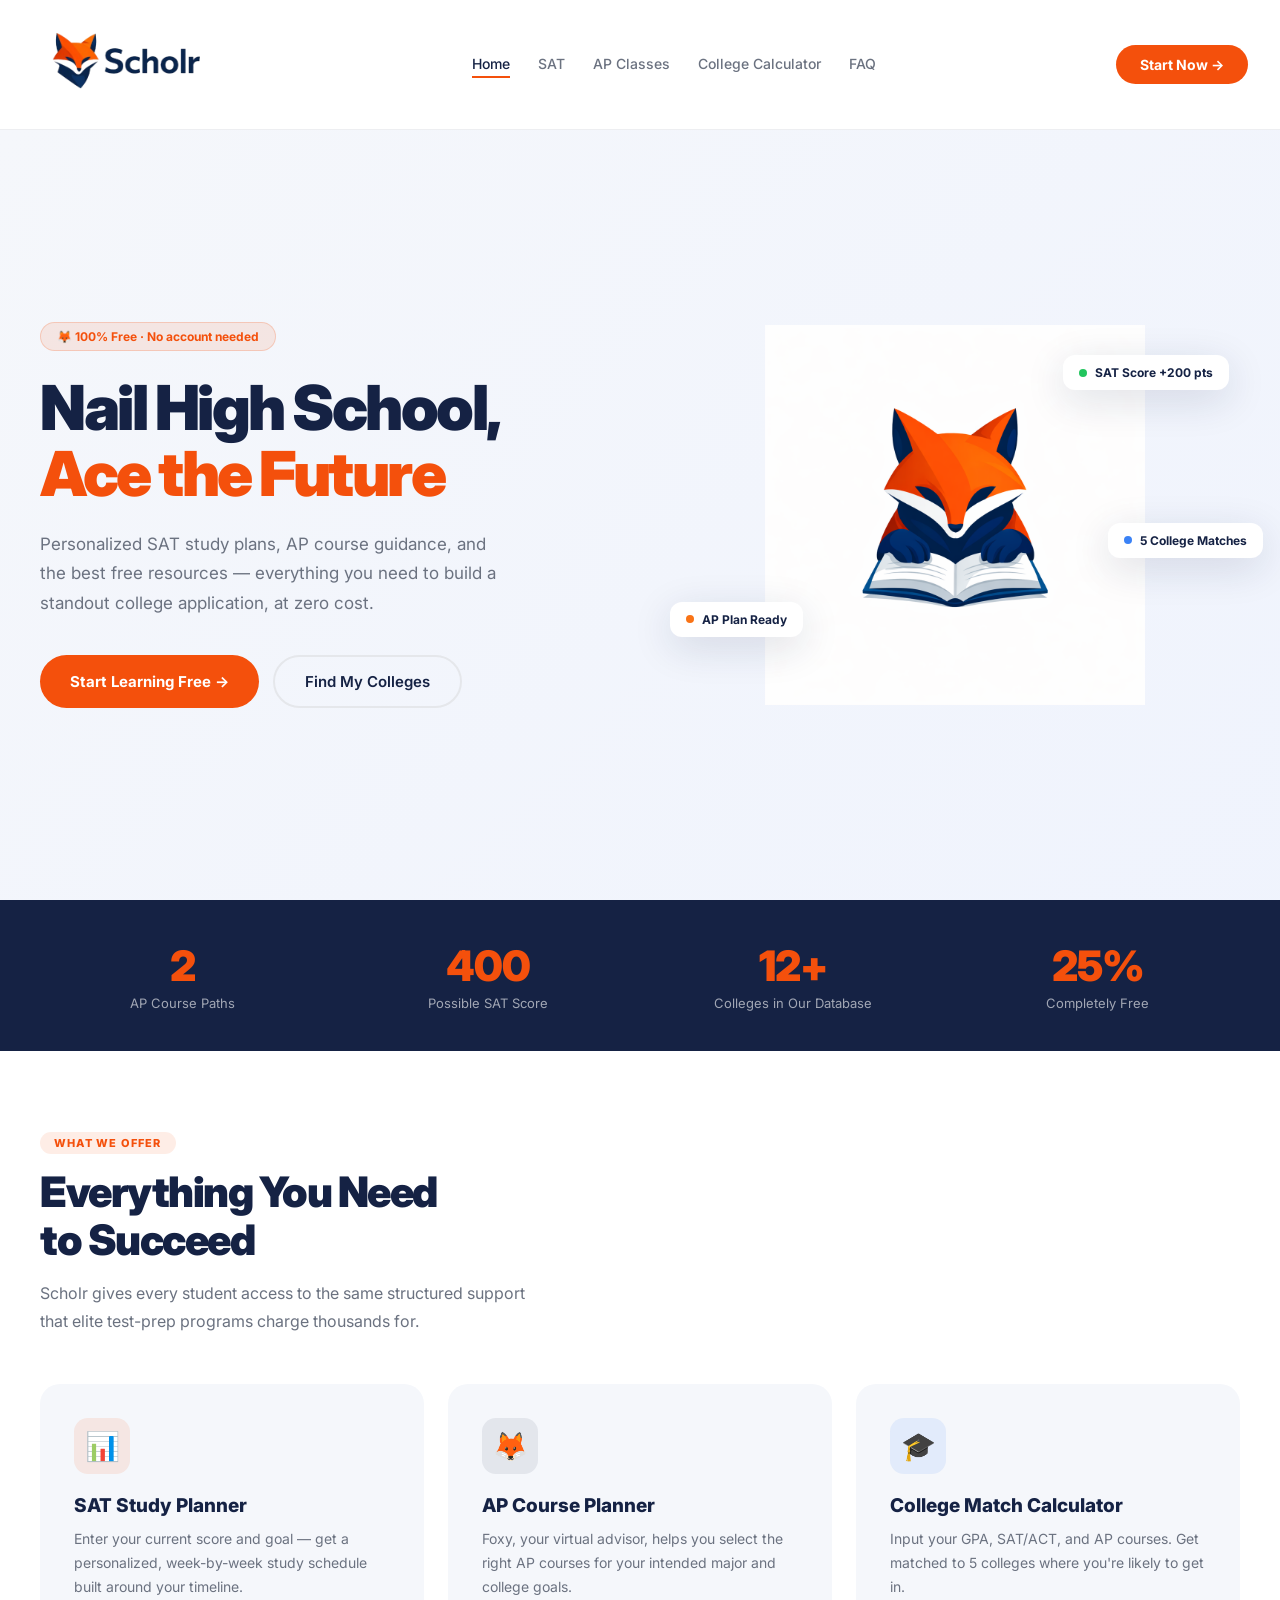
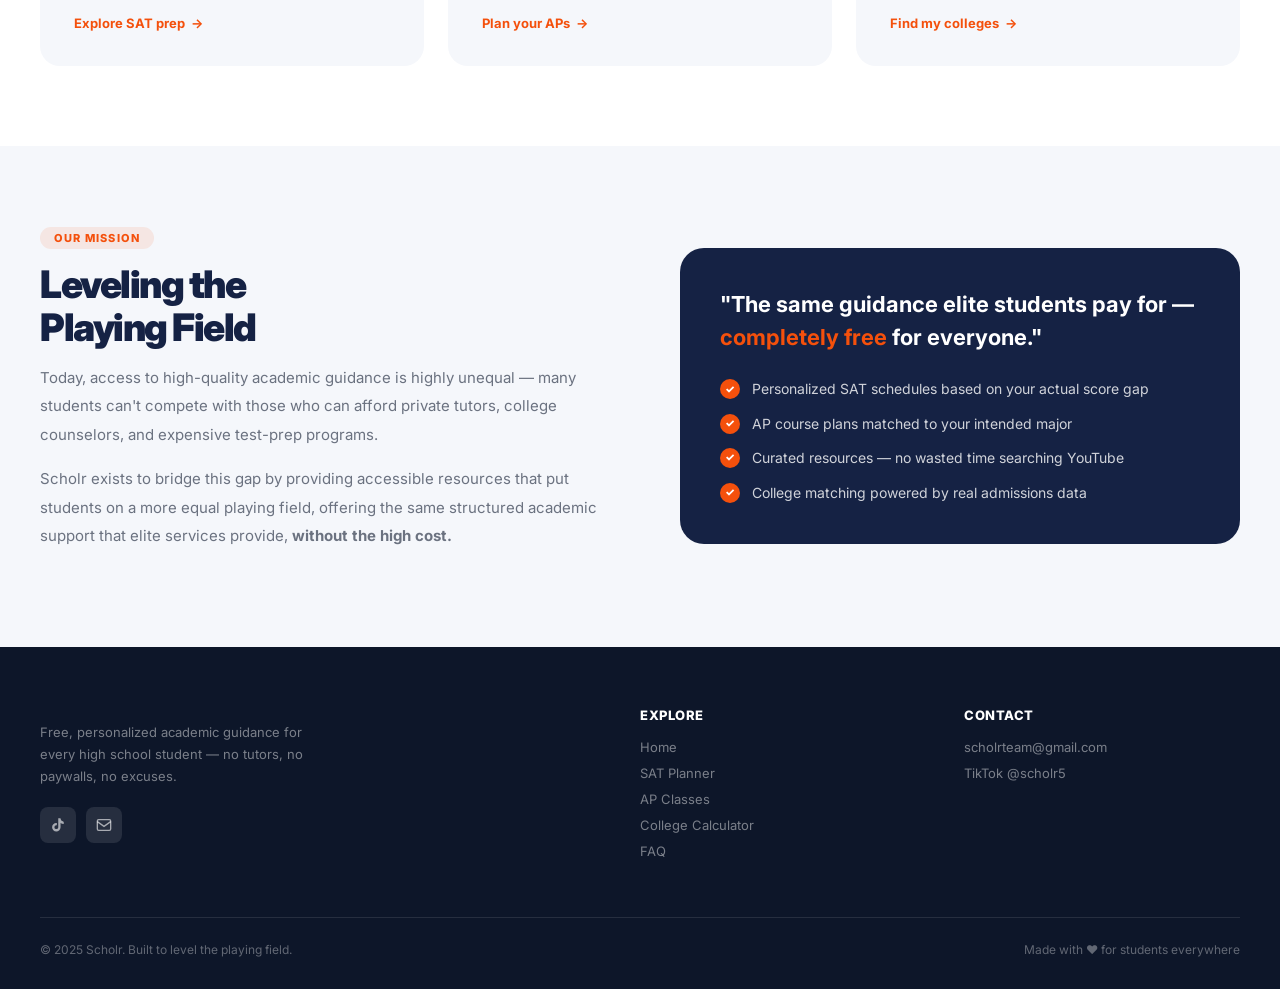
==== index.html @ ae42c234 "Change label from 'Max SAT Score Possible' to 'Possible SAT Score'" ====
<!DOCTYPE html>
<html lang="en">
<head>
<meta charset="UTF-8"><meta name="viewport" content="width=device-width, initial-scale=1.0">
<title>Scholr — Nail High School, Ace the Future</title>
<link rel="preconnect" href="https://fonts.googleapis.com">
<link href="https://fonts.googleapis.com/css2?family=Inter:wght@300;400;500;600;700;800;900&display=swap" rel="stylesheet">
<link rel="stylesheet" href="shared.css">
<style>
/* HOME PAGE */
.hero-section{min-height:calc(100vh - 130px);background:linear-gradient(135deg,#f5f7fb 0%,#eaf0ff 50%,#f5f7fb 100%);background-size:400% 400%;animation:bgShift 10s ease infinite;display:flex;align-items:center;padding:60px 32px}
.hero-inner{max-width:1200px;margin:0 auto;display:grid;grid-template-columns:1fr 1fr;gap:60px;align-items:center;width:100%}
.hero-badge{display:inline-flex;align-items:center;gap:8px;background:rgba(244,80,12,.1);border:1px solid rgba(244,80,12,.2);color:var(--orange);padding:6px 16px;border-radius:50px;font-size:12px;font-weight:700;margin-bottom:24px}
.hero h1{font-size:62px;font-weight:900;color:var(--navy);line-height:1.07;letter-spacing:-2.5px;margin-bottom:22px}
.hero h1 em{color:var(--orange);font-style:normal}
.hero p{font-size:17px;line-height:1.75;color:var(--muted);max-width:460px;margin-bottom:36px}
.hero-btns{display:flex;gap:14px;flex-wrap:wrap}
.hero-visual{position:relative;display:flex;justify-content:center;align-items:center}
.hero-fox{width:380px;height:380px;object-fit:contain;animation:float 4s ease-in-out infinite}
.float-chip{position:absolute;background:#fff;border-radius:12px;padding:10px 16px;box-shadow:var(--shadowlg);font-size:12px;font-weight:700;color:var(--navy);display:flex;align-items:center;gap:8px;white-space:nowrap;animation:chip 3s ease-in-out infinite}
.float-chip.c1{top:8%;right:2%}.float-chip.c2{bottom:18%;left:0%;animation-delay:.8s}.float-chip.c3{top:52%;right:-4%;animation-delay:1.6s}
.chip-dot{width:8px;height:8px;border-radius:50%;flex-shrink:0}
/* Stats */
.stats-bar{background:var(--navy);padding:40px 32px}
.stats-inner{max-width:1200px;margin:0 auto;display:grid;grid-template-columns:repeat(4,1fr);gap:20px}
.stat-item{text-align:center}
.stat-num{font-size:42px;font-weight:900;color:var(--orange);letter-spacing:-1px}
.stat-lbl{font-size:13px;color:rgba(255,255,255,.6);margin-top:4px}
/* Features */
.features-section{padding:80px 32px;background:#fff}
.features-inner{max-width:1200px;margin:0 auto}
.feat-grid{display:grid;grid-template-columns:repeat(3,1fr);gap:24px}
.feat-card{background:var(--bg);border-radius:20px;padding:32px;transition:all .3s;border:2px solid transparent;text-decoration:none;display:block;color:inherit}
.feat-card:hover{background:#fff;border-color:var(--orange);transform:translateY(-8px);box-shadow:var(--shadowlg)}
.feat-icon{width:56px;height:56px;border-radius:14px;display:flex;align-items:center;justify-content:center;font-size:28px;margin-bottom:20px}
.feat-card h3{font-size:19px;font-weight:800;color:var(--navy);margin-bottom:10px}
.feat-card p{font-size:14px;line-height:1.7;color:var(--muted)}
.feat-link{display:inline-flex;align-items:center;gap:6px;color:var(--orange);font-size:13px;font-weight:700;margin-top:16px}
/* Mission */
.mission-section{background:var(--bg);padding:80px 32px}
.mission-inner{max-width:1200px;margin:0 auto;display:grid;grid-template-columns:1fr 1fr;gap:80px;align-items:center}
.mission-text p{font-size:15px;line-height:1.9;color:var(--muted);margin-bottom:16px}
.mission-visual{background:var(--navy);border-radius:24px;padding:40px;color:#fff}
.mission-quote{font-size:22px;font-weight:700;line-height:1.5;margin-bottom:24px}
.mission-quote em{color:var(--orange);font-style:normal}
.mission-points{list-style:none;display:flex;flex-direction:column;gap:12px}
.mission-points li{display:flex;align-items:flex-start;gap:12px;font-size:14px;color:rgba(255,255,255,.8);line-height:1.6}
.mission-points li::before{content:"✓";background:var(--orange);color:#fff;width:20px;height:20px;border-radius:50%;display:flex;align-items:center;justify-content:center;font-size:11px;font-weight:800;flex-shrink:0;margin-top:1px}
@media(max-width:900px){.hero-inner{grid-template-columns:1fr}.hero h1{font-size:42px}.hero-visual{display:none}.stats-inner{grid-template-columns:repeat(2,1fr)}.feat-grid{grid-template-columns:1fr 1fr}.mission-inner{grid-template-columns:1fr}}
@media(max-width:560px){.hero-section{padding:40px 20px}.hero h1{font-size:34px}.feat-grid{grid-template-columns:1fr}}
</style>
</head>
<body>
<header id="site-header">
  <a class="logo" href="index.html"><img src="scholr-logo2.png" alt="Scholr" style="height:200px;object-fit:contain"></a>
  <nav>
    <a href="index.html" class="active">Home</a>
    <a href="sat.html">SAT</a>
    <a href="ap.html">AP Classes</a>
    <a href="college.html">College Calculator</a>
    <a href="faq.html">FAQ</a>
  </nav>
  <a class="cta-btn" href="sat.html">Start Now →</a>
  <button class="menu-btn" onclick="toggleMenu()"><span></span><span></span><span></span></button>
</header>
<div class="mobile-nav" id="mobile-nav">
  <a href="index.html" onclick="toggleMenu()">Home</a>
  <a href="sat.html" onclick="toggleMenu()">SAT</a>
  <a href="ap.html" onclick="toggleMenu()">AP Classes</a>
  <a href="college.html" onclick="toggleMenu()">College Calculator</a>
  <a href="faq.html" onclick="toggleMenu()">FAQ</a>
  <a class="cta-btn" href="sat.html" style="width:fit-content;margin-top:8px">Start Now →</a>
</div>

<div class="page-wrap">
  <!-- HERO -->
  <div class="hero-section">
    <div class="hero-inner">
      <div class="hero">
        <div class="hero-badge">🦊 100% Free · No account needed</div>
        <h1>Nail High School,<br><em>Ace the Future</em></h1>
        <p>Personalized SAT study plans, AP course guidance, and the best free resources — everything you need to build a standout college application, at zero cost.</p>
        <div class="hero-btns">
          <a class="btn-pri" href="sat.html">Start Learning Free →</a>
          <a class="btn-sec" href="college.html">Find My Colleges</a>
        </div>
      </div>
      <div class="hero-visual">
        <img class="hero-fox" src="foxy-avatar.png" alt="Foxy">
        <div class="float-chip c1"><span class="chip-dot" style="background:#22c55e"></span>SAT Score +200 pts</div>
        <div class="float-chip c2"><span class="chip-dot" style="background:#f97316"></span>AP Plan Ready</div>
        <div class="float-chip c3"><span class="chip-dot" style="background:#3b82f6"></span>5 College Matches</div>
      </div>
    </div>
  </div>

  <!-- STATS -->
  <div class="stats-bar">
    <div class="stats-inner">
      <div class="stat-item reveal"><div class="stat-num" data-target="10">0</div><div class="stat-lbl">AP Course Paths</div></div>
      <div class="stat-item reveal d1"><div class="stat-num" data-target="1600">0</div><div class="stat-lbl">Possible SAT Score</div></div>
      <div class="stat-item reveal d2"><div class="stat-num" data-target="50" data-suffix="+">0</div><div class="stat-lbl">Colleges in Our Database</div></div>
      <div class="stat-item reveal d3"><div class="stat-num" data-target="100" data-suffix="%">0%</div><div class="stat-lbl">Completely Free</div></div>
    </div>
  </div>

  <!-- FEATURES -->
  <div class="features-section">
    <div class="features-inner">
      <div class="reveal">
        <div class="sec-tag">What We Offer</div>
        <h2 class="sec-title">Everything You Need<br>to Succeed</h2>
        <p class="sec-sub">Scholr gives every student access to the same structured support that elite test-prep programs charge thousands for.</p>
      </div>
      <div class="feat-grid">
        <a class="feat-card reveal" href="sat.html">
          <div class="feat-icon" style="background:rgba(244,80,12,.1)">📊</div>
          <h3>SAT Study Planner</h3>
          <p>Enter your current score and goal — get a personalized, week-by-week study schedule built around your timeline.</p>
          <div class="feat-link">Explore SAT prep <span>→</span></div>
        </a>
        <a class="feat-card reveal d1" href="ap.html">
          <div class="feat-icon" style="background:rgba(21,34,68,.08)">🦊</div>
          <h3>AP Course Planner</h3>
          <p>Foxy, your virtual advisor, helps you select the right AP courses for your intended major and college goals.</p>
          <div class="feat-link">Plan your APs <span>→</span></div>
        </a>
        <a class="feat-card reveal d2" href="college.html">
          <div class="feat-icon" style="background:rgba(59,130,246,.1)">🎓</div>
          <h3>College Match Calculator</h3>
          <p>Input your GPA, SAT/ACT, and AP courses. Get matched to 5 colleges where you're likely to get in.</p>
          <div class="feat-link">Find my colleges <span>→</span></div>
        </a>
      </div>
    </div>
  </div>

  <!-- MISSION -->
  <div class="mission-section">
    <div class="mission-inner">
      <div class="mission-text reveal">
        <div class="sec-tag">Our Mission</div>
        <h2 class="sec-title" style="font-size:38px">Leveling the<br>Playing Field</h2>
        <p>Today, access to high-quality academic guidance is highly unequal — many students can't compete with those who can afford private tutors, college counselors, and expensive test-prep programs.</p>
        <p>Scholr exists to bridge this gap by providing accessible resources that put students on a more equal playing field, offering the same structured academic support that elite services provide, <strong>without the high cost.</strong></p>
      </div>
      <div class="mission-visual reveal d1">
        <div class="mission-quote">"The same guidance elite students pay for — <em>completely free</em> for everyone."</div>
        <ul class="mission-points">
          <li>Personalized SAT schedules based on your actual score gap</li>
          <li>AP course plans matched to your intended major</li>
          <li>Curated resources — no wasted time searching YouTube</li>
          <li>College matching powered by real admissions data</li>
        </ul>
      </div>
    </div>
  </div>
</div>

<!-- FOOTER -->
<footer>
  <div class="footer-inner">
    <div class="footer-grid">
      <div class="footer-logo">
<p>Free, personalized academic guidance for every high school student — no tutors, no paywalls, no excuses.</p>
        <div class="footer-socials">
          <a class="soc-btn" href="https://www.tiktok.com/@scholr5" target="_blank" rel="noopener" title="TikTok"><svg width="16" height="16" viewBox="0 0 24 24" fill="currentColor"><path d="M19.59 6.69a4.83 4.83 0 01-3.77-4.25V2h-3.45v13.67a2.89 2.89 0 01-2.88 2.5 2.89 2.89 0 01-2.89-2.89 2.89 2.89 0 012.89-2.89c.28 0 .54.04.79.1V9.01a6.33 6.33 0 00-.79-.05 6.34 6.34 0 00-6.34 6.34 6.34 6.34 0 006.34 6.34 6.34 6.34 0 006.33-6.34V8.93a8.16 8.16 0 004.77 1.52V7.01a4.85 4.85 0 01-1-.32z"/></svg></a>
          <a class="soc-btn" href="mailto:scholrteam@gmail.com" title="Email"><svg width="16" height="16" viewBox="0 0 24 24" fill="none" stroke="currentColor" stroke-width="2"><rect x="2" y="4" width="20" height="16" rx="2"/><path d="m2 7 10 7 10-7"/></svg></a>
        </div>
      </div>
      <div class="footer-col">
        <h4>Explore</h4>
        <a href="index.html">Home</a><a href="sat.html">SAT Planner</a><a href="ap.html">AP Classes</a><a href="college.html">College Calculator</a><a href="faq.html">FAQ</a>
      </div>
      <div class="footer-col">
        <h4>Contact</h4>
        <a href="mailto:scholrteam@gmail.com">scholrteam@gmail.com</a>
        <a href="https://www.tiktok.com/@scholr5" target="_blank" rel="noopener">TikTok @scholr5</a>
      </div>
    </div>
    <div class="footer-bottom"><p>© 2025 Scholr. Built to level the playing field.</p><p>Made with ♥ for students everywhere</p></div>
  </div>
</footer>
<script>
function toggleMenu(){document.getElementById('mobile-nav').classList.toggle('open')}
let _ly=0;window.addEventListener('scroll',()=>{const y=window.scrollY,h=document.getElementById('site-header');h.classList.toggle('scrolled',y>20);if(y>80)h.classList.toggle('hidden',y>_ly);else h.classList.remove('hidden');_ly=y;});
const obs=new IntersectionObserver(e=>e.forEach(x=>{if(x.isIntersecting)x.target.classList.add('vis')}),{threshold:0.1});
document.querySelectorAll('.reveal').forEach(el=>obs.observe(el));
const cObs=new IntersectionObserver(e=>e.forEach(x=>{if(x.isIntersecting){const el=x.target,t=+el.dataset.target,s=el.dataset.suffix||'',step=t/60;let c=0;const tm=setInterval(()=>{c=Math.min(c+step,t);el.textContent=Math.floor(c)+s;if(c>=t){el.textContent=t+s;clearInterval(tm)}},1800/60);cObs.unobserve(el)}}),{threshold:0.5});
document.querySelectorAll('.stat-num[data-target]').forEach(el=>cObs.observe(el));
</script>
</body></html>
---- shared.css ----
/* ── Scholr Shared Styles ── */
:root{--orange:#F4500C;--orange-dark:#D13D00;--navy:#152244;--navy-light:#1E3166;--navy-dark:#0D1629;--bg:#F5F7FB;--bg2:#EBF0FF;--text:#0D1629;--muted:#6B7280;--border:#E5E7EB;--shadow:0 4px 20px rgba(21,34,68,.08);--shadowlg:0 10px 40px rgba(21,34,68,.14);--r:16px}
*{box-sizing:border-box;margin:0;padding:0}
html{scroll-behavior:smooth}
body{font-family:'Inter',sans-serif;color:var(--text);background:#fff;overflow-x:hidden}
::-webkit-scrollbar{width:5px}::-webkit-scrollbar-track{background:var(--bg)}::-webkit-scrollbar-thumb{background:var(--orange);border-radius:3px}

/* HEADER */
header{position:fixed;inset:0 0 auto;z-index:999;height:130px;display:flex;align-items:center;justify-content:space-between;padding:0 32px;background:rgba(255,255,255,.92);backdrop-filter:blur(20px);-webkit-backdrop-filter:blur(20px);border-bottom:1px solid rgba(229,231,235,.7);transition:transform .35s ease,box-shadow .3s}
header.scrolled{box-shadow:var(--shadow)}
header.hidden{transform:translateY(-100%)}
.logo{display:flex;align-items:center;text-decoration:none;cursor:pointer}
nav{display:flex;align-items:center;gap:28px}
nav a{font-size:14px;font-weight:500;color:var(--muted);text-decoration:none;transition:color .2s;padding:4px 0;border-bottom:2px solid transparent}
nav a:hover,nav a.active{color:var(--navy);border-color:var(--orange)}
.cta-btn{background:var(--orange);color:#fff;border:none;padding:11px 24px;border-radius:50px;font-size:14px;font-weight:700;cursor:pointer;transition:all .2s;white-space:nowrap;text-decoration:none;display:inline-block}
.cta-btn:hover{background:var(--orange-dark);transform:translateY(-1px);box-shadow:0 8px 20px rgba(244,80,12,.3)}
.menu-btn{display:none;flex-direction:column;gap:5px;cursor:pointer;background:none;border:none;padding:4px}
.menu-btn span{width:22px;height:2px;background:var(--navy);border-radius:2px;transition:all .3s;display:block}
.mobile-nav{display:none;position:fixed;inset:130px 0 0;background:#fff;z-index:998;padding:32px;flex-direction:column;gap:20px;border-top:1px solid var(--border);overflow-y:auto}
.mobile-nav.open{display:flex}
.mobile-nav a{font-size:18px;font-weight:600;color:var(--navy);text-decoration:none}

/* PAGE WRAPPER */
.page-wrap{padding-top:130px}

/* SECTION SHARED */
.sec-tag{display:inline-block;background:rgba(244,80,12,.1);color:var(--orange);font-size:11px;font-weight:800;letter-spacing:1.2px;text-transform:uppercase;padding:4px 14px;border-radius:50px;margin-bottom:14px}
.sec-title{font-size:42px;font-weight:900;color:var(--navy);line-height:1.15;letter-spacing:-1.5px;margin-bottom:14px}
.sec-sub{font-size:16px;line-height:1.8;color:var(--muted);max-width:500px;margin-bottom:48px}
.section-header{text-align:center;padding:0 32px;margin-bottom:56px}
.section-header .sec-sub{max-width:600px;margin:0 auto 0}

/* BUTTONS */
.btn-pri{background:var(--orange);color:#fff;padding:15px 30px;border-radius:50px;font-size:15px;font-weight:700;border:none;cursor:pointer;transition:all .3s;display:inline-flex;align-items:center;gap:8px;text-decoration:none}
.btn-pri:hover{background:var(--orange-dark);transform:translateY(-2px);box-shadow:0 12px 30px rgba(244,80,12,.35)}
.btn-sec{background:transparent;color:var(--navy);padding:15px 30px;border-radius:50px;font-size:15px;font-weight:600;border:2px solid var(--border);cursor:pointer;transition:all .3s;display:inline-flex;align-items:center;gap:8px;text-decoration:none}
.btn-sec:hover{border-color:var(--navy);transform:translateY(-2px)}

/* FOOTER */
footer{background:var(--navy-dark);padding:60px 32px 32px}
.footer-inner{max-width:1200px;margin:0 auto}
.footer-cta{display:flex;align-items:center;justify-content:space-between;background:rgba(255,255,255,.06);border:1px solid rgba(255,255,255,.1);border-radius:20px;padding:40px 48px;margin-bottom:48px;gap:32px;flex-wrap:wrap}
.footer-cta-text{flex:1;min-width:240px}
.footer-cta-tag{font-size:11px;font-weight:800;letter-spacing:1.2px;text-transform:uppercase;color:var(--orange);margin-bottom:10px}
.footer-cta-title{font-size:26px;font-weight:800;color:#fff;line-height:1.3;margin-bottom:12px}
.footer-cta-sub{font-size:14px;color:rgba(255,255,255,.55);margin-bottom:20px;line-height:1.7}
.footer-grid{display:grid;grid-template-columns:2fr 1fr 1fr;gap:48px;margin-bottom:48px}
.footer-logo p{font-size:13px;color:rgba(255,255,255,.45);line-height:1.7;margin-top:14px;max-width:280px}
.footer-socials{display:flex;gap:10px;margin-top:20px}
.soc-btn{width:36px;height:36px;background:rgba(255,255,255,.1);border-radius:8px;display:flex;align-items:center;justify-content:center;color:rgba(255,255,255,.6);text-decoration:none;font-size:15px;transition:all .2s}
.soc-btn:hover{background:var(--orange);color:#fff}
.footer-col h4{font-size:13px;font-weight:800;color:#fff;margin-bottom:16px;letter-spacing:.5px;text-transform:uppercase}
.footer-col a{display:block;font-size:13px;color:rgba(255,255,255,.45);text-decoration:none;margin-bottom:10px;transition:color .2s}
.footer-col a:hover{color:var(--orange)}
.footer-bottom{border-top:1px solid rgba(255,255,255,.1);padding-top:24px;display:flex;justify-content:space-between;align-items:center;flex-wrap:wrap;gap:8px}
.footer-bottom p{font-size:12px;color:rgba(255,255,255,.35)}

/* ANIMATIONS */
@keyframes fadeUp{from{opacity:0;transform:translateY(20px)}to{opacity:1;transform:translateY(0)}}
@keyframes float{0%,100%{transform:translateY(0)}50%{transform:translateY(-18px)}}
@keyframes chip{0%,100%{transform:translateY(0) rotate(-1deg)}50%{transform:translateY(-8px) rotate(1deg)}}
@keyframes bgShift{0%,100%{background-position:0% 50%}50%{background-position:100% 50%}}
@keyframes slideIn{from{opacity:0;transform:translateX(-16px)}to{opacity:1;transform:translateX(0)}}
.reveal{opacity:0;transform:translateY(28px);transition:opacity .65s ease,transform .65s ease}
.reveal.vis{opacity:1;transform:translateY(0)}
.reveal.d1{transition-delay:.1s}.reveal.d2{transition-delay:.2s}.reveal.d3{transition-delay:.3s}

/* RESPONSIVE */
@media(max-width:900px){
  nav{display:none}.menu-btn{display:flex}
  .footer-grid{grid-template-columns:1fr 1fr}
}
@media(max-width:560px){
  header{padding:0 20px;height:100px}
  .mobile-nav{inset:100px 0 0}
  .page-wrap{padding-top:100px}
  .footer-grid{grid-template-columns:1fr}
  .footer-cta{padding:28px 24px}
}
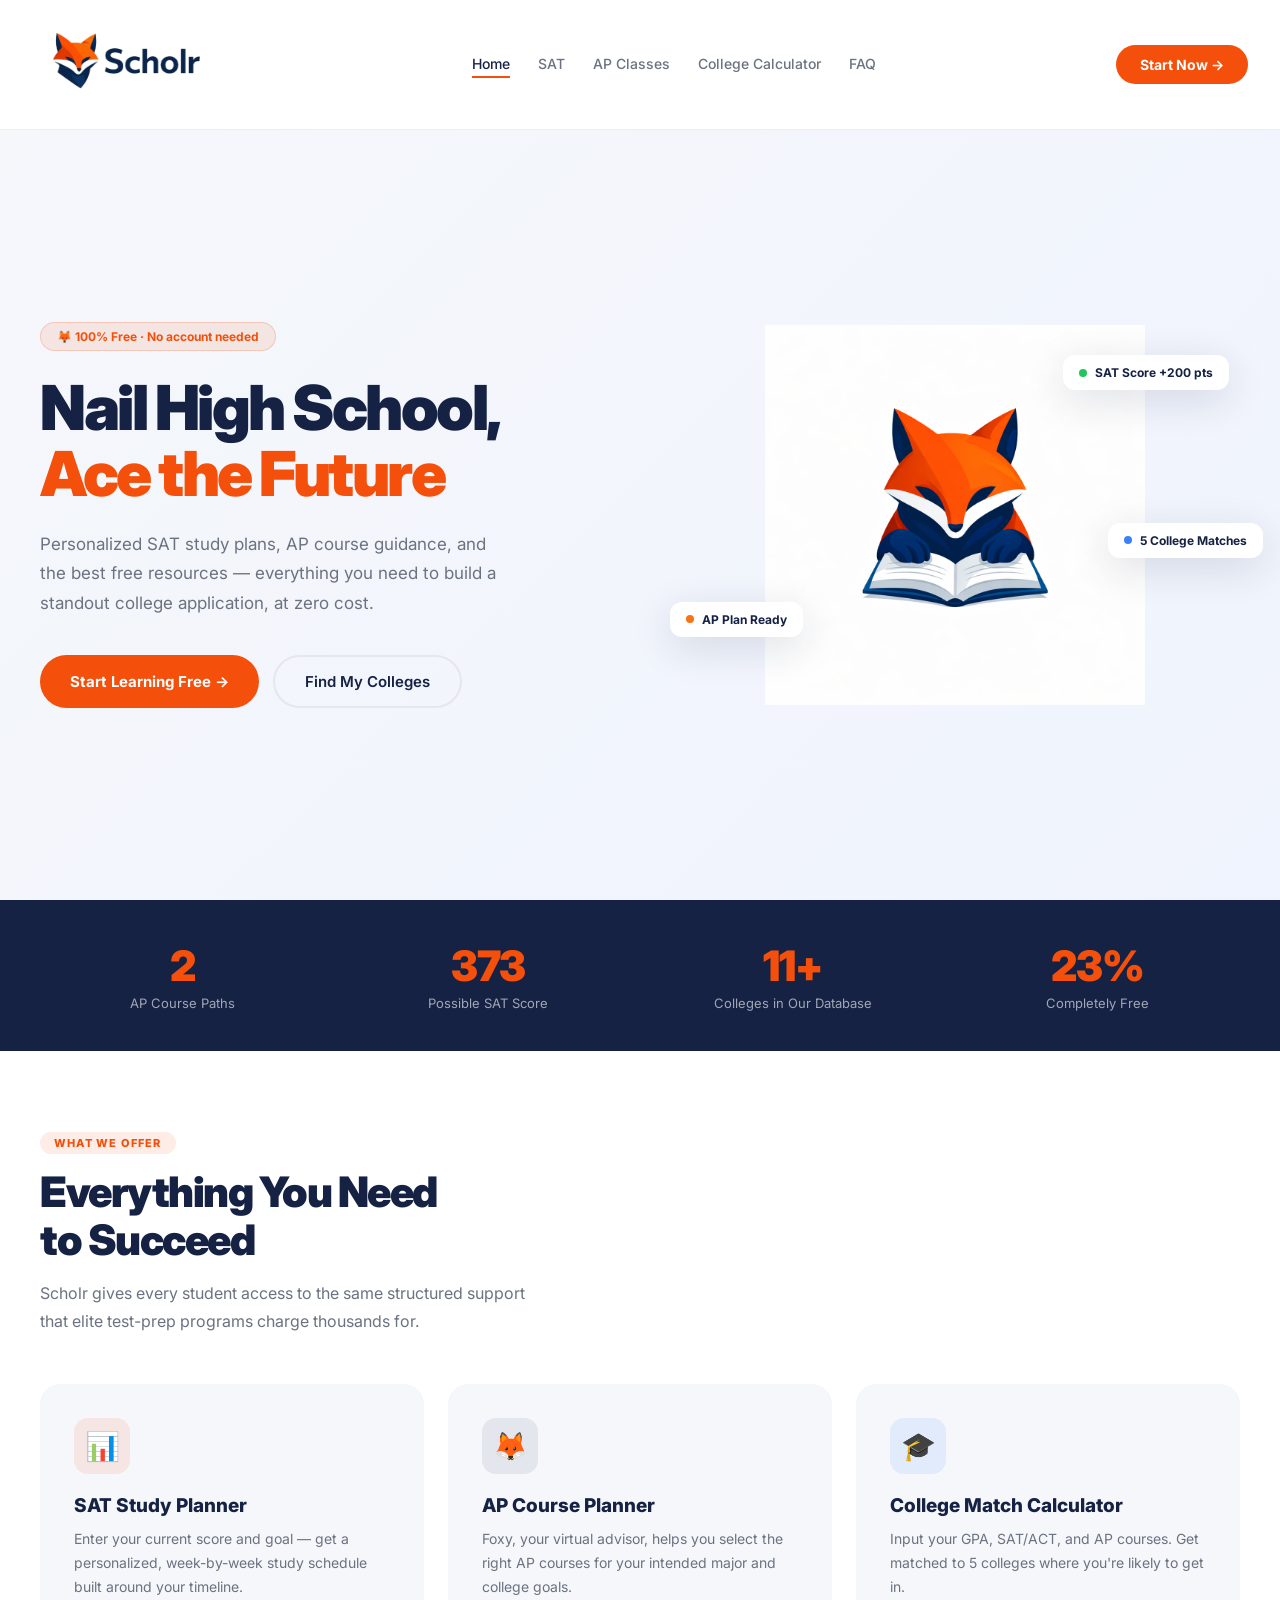
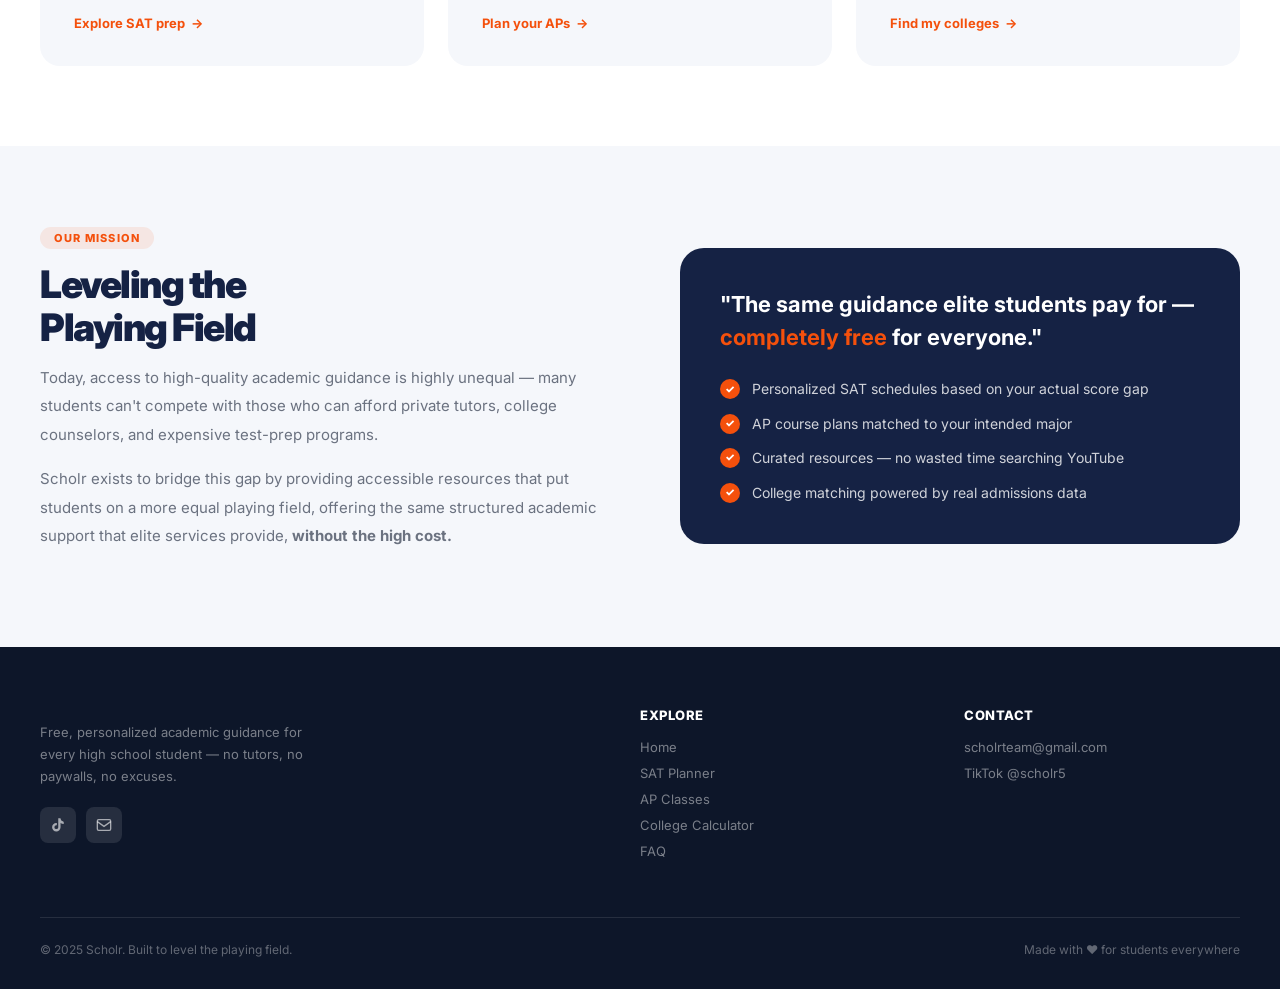
==== commit e721f4be: "Add favicon link to index.html Added favicon link to the HTML head." ====
--- a/index.html
+++ b/index.html
@@ -1,7 +1,7 @@
 <!DOCTYPE html>
 <html lang="en">
 <head>
-<meta charset="UTF-8"><meta name="viewport" content="width=device-width, initial-scale=1.0">
+<meta charset="UTF-8"><link rel=icon href=favicon[1].ico><meta name="viewport" content="width=device-width, initial-scale=1.0">
 <title>Scholr — Nail High School, Ace the Future</title>
 <link rel="preconnect" href="https://fonts.googleapis.com">
 <link href="https://fonts.googleapis.com/css2?family=Inter:wght@300;400;500;600;700;800;900&display=swap" rel="stylesheet">
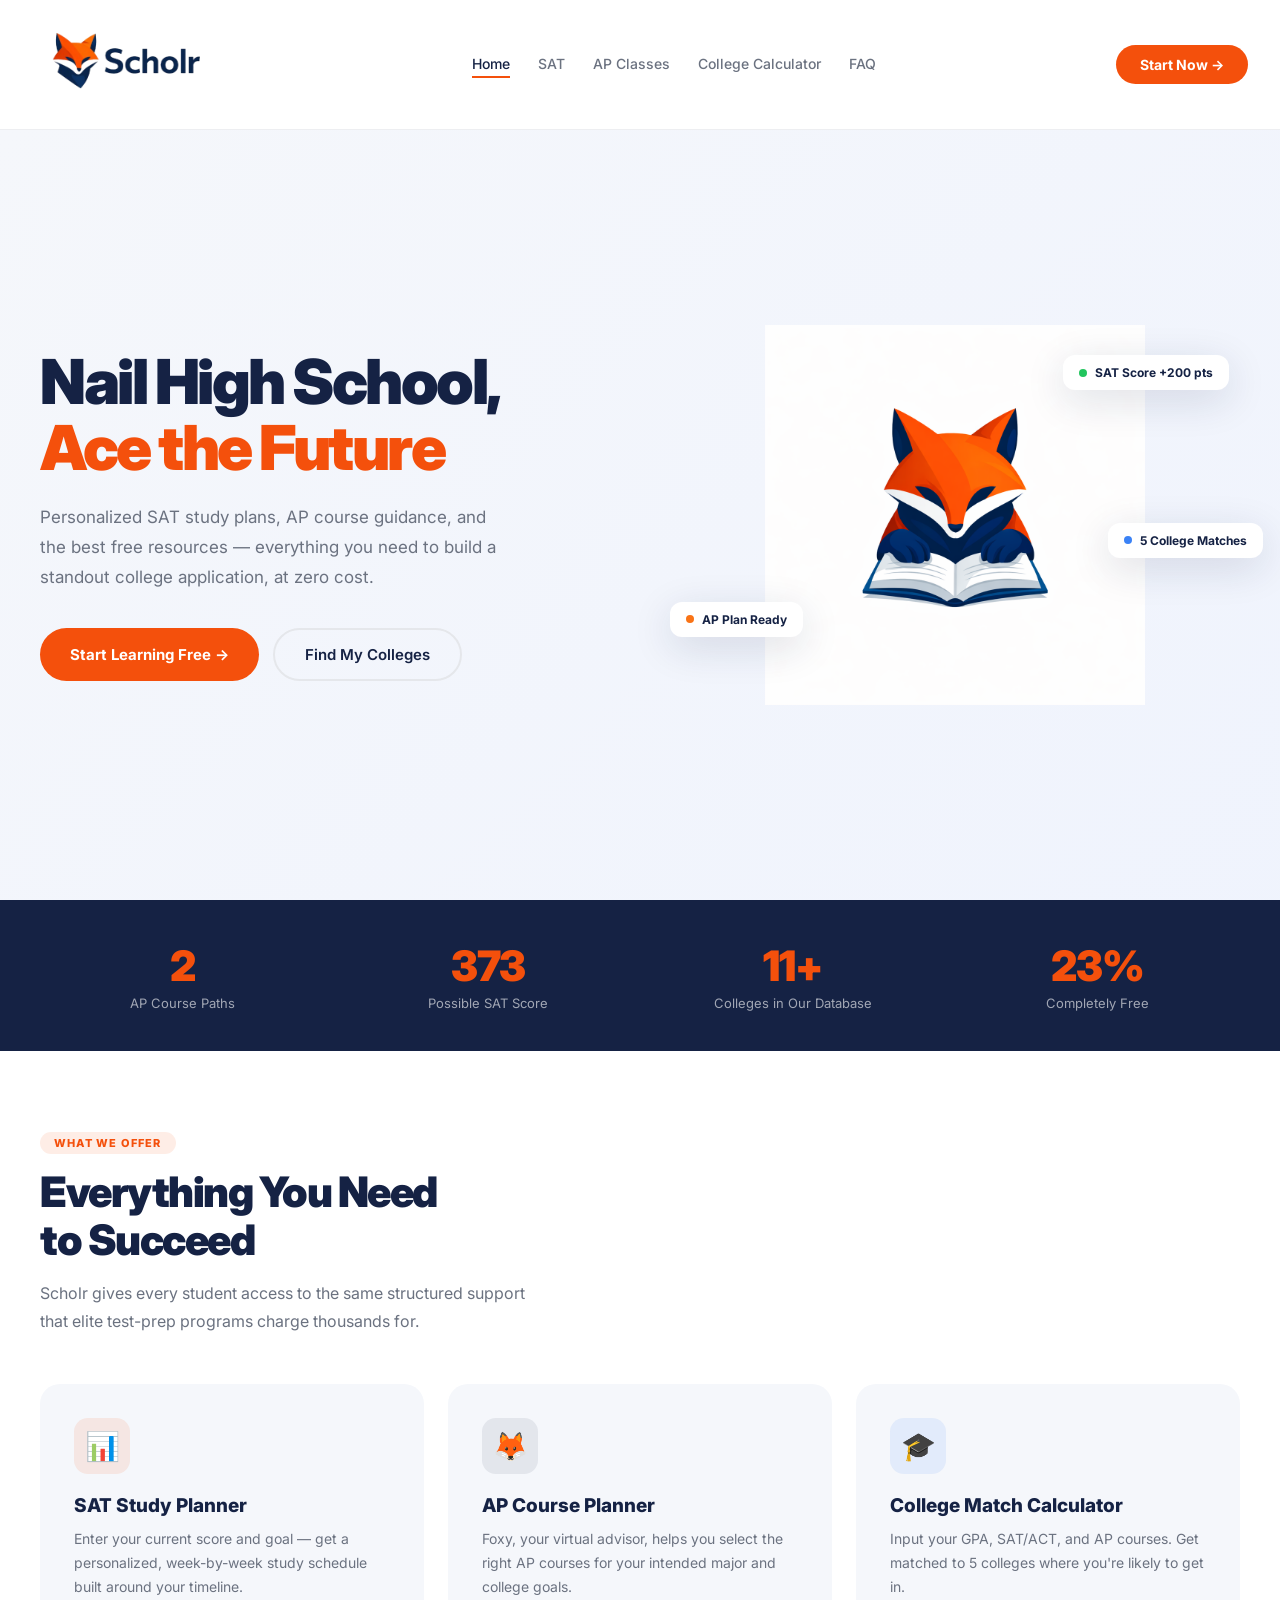
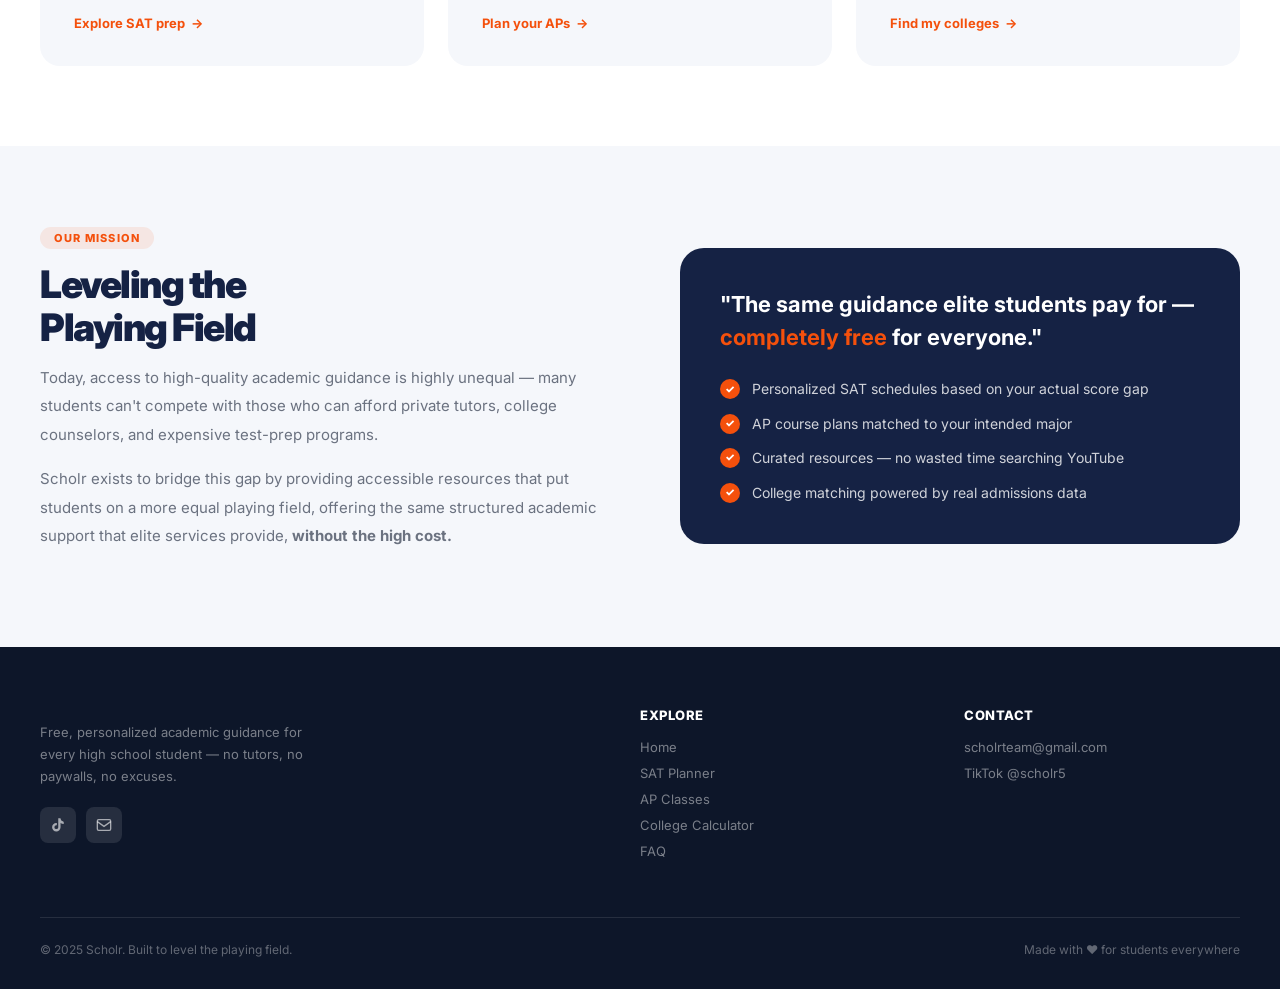
==== commit ace3b6cf: "Remove hero badge from index.html Removed the hero badge text from the hero section." ====
--- a/index.html
+++ b/index.html
@@ -77,7 +77,6 @@
   <div class="hero-section">
     <div class="hero-inner">
       <div class="hero">
-        <div class="hero-badge">🦊 100% Free · No account needed</div>
         <h1>Nail High School,<br><em>Ace the Future</em></h1>
         <p>Personalized SAT study plans, AP course guidance, and the best free resources — everything you need to build a standout college application, at zero cost.</p>
         <div class="hero-btns">
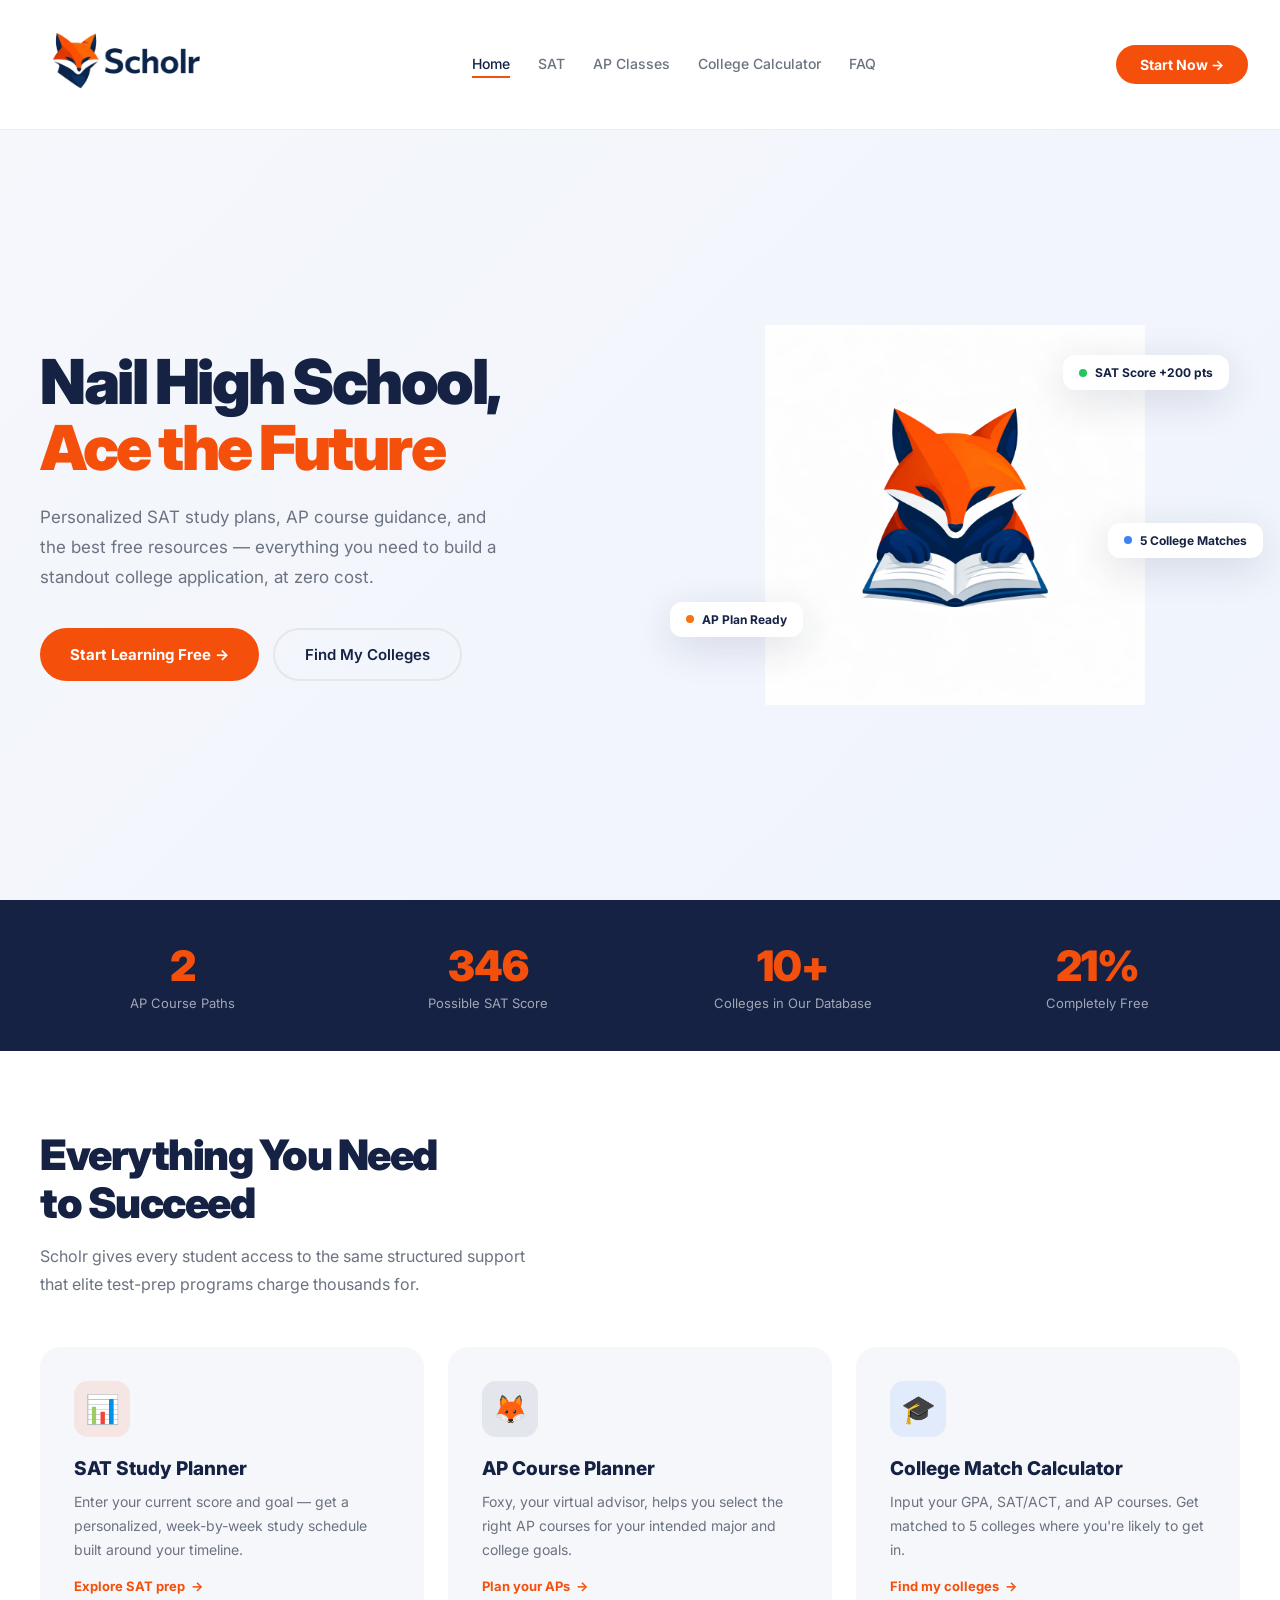
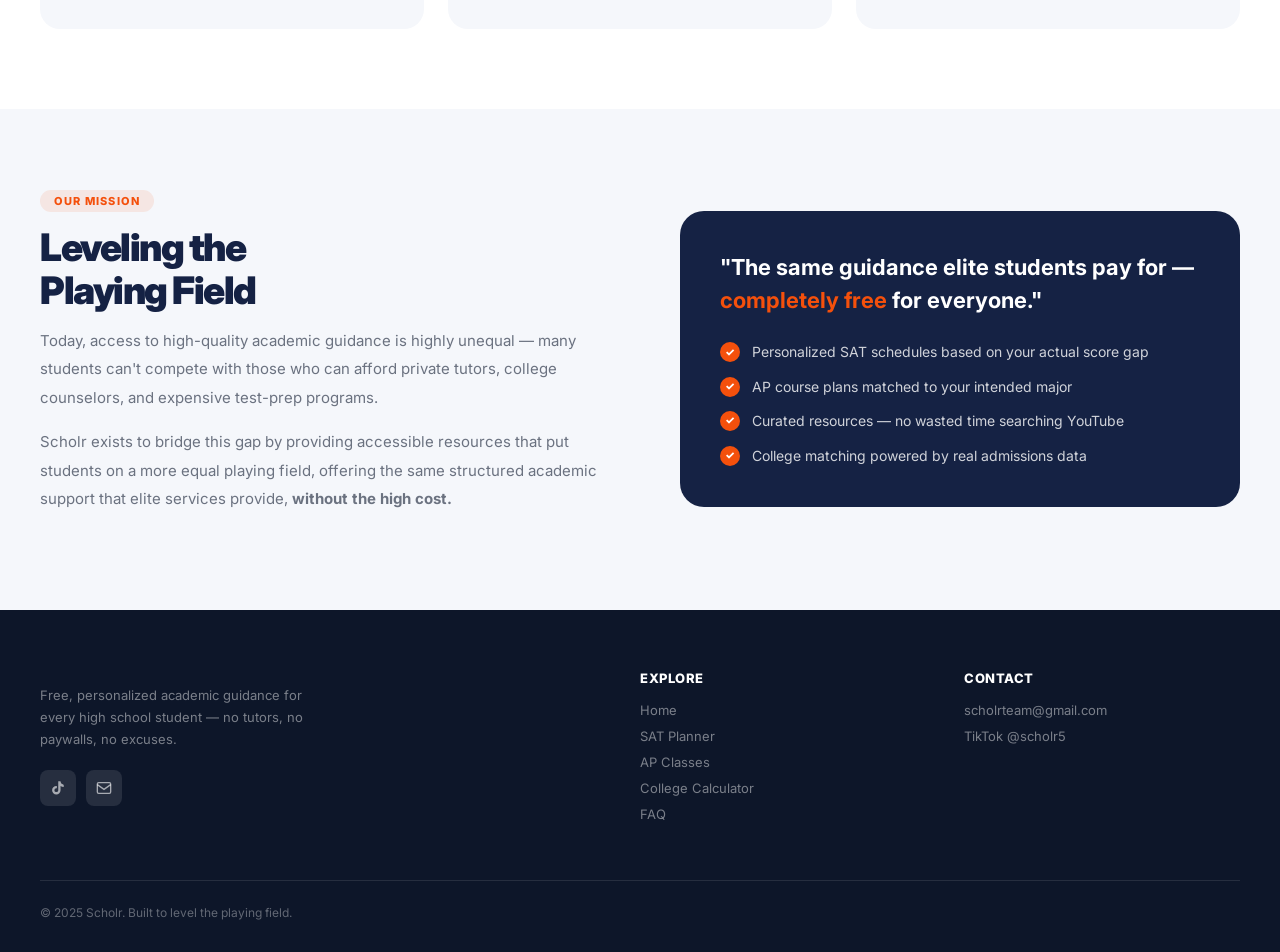
==== commit 284d1053: "Remove footer text and feature tag Removed a section from the footer and a tag from the features sec" ====
--- a/index.html
+++ b/index.html
@@ -107,7 +107,6 @@
   <div class="features-section">
     <div class="features-inner">
       <div class="reveal">
-        <div class="sec-tag">What We Offer</div>
         <h2 class="sec-title">Everything You Need<br>to Succeed</h2>
         <p class="sec-sub">Scholr gives every student access to the same structured support that elite test-prep programs charge thousands for.</p>
       </div>
@@ -177,7 +176,7 @@
         <a href="https://www.tiktok.com/@scholr5" target="_blank" rel="noopener">TikTok @scholr5</a>
       </div>
     </div>
-    <div class="footer-bottom"><p>© 2025 Scholr. Built to level the playing field.</p><p>Made with ♥ for students everywhere</p></div>
+    <div class="footer-bottom"><p>© 2025 Scholr. Built to level the playing field.</p></div>
   </div>
 </footer>
 <script>
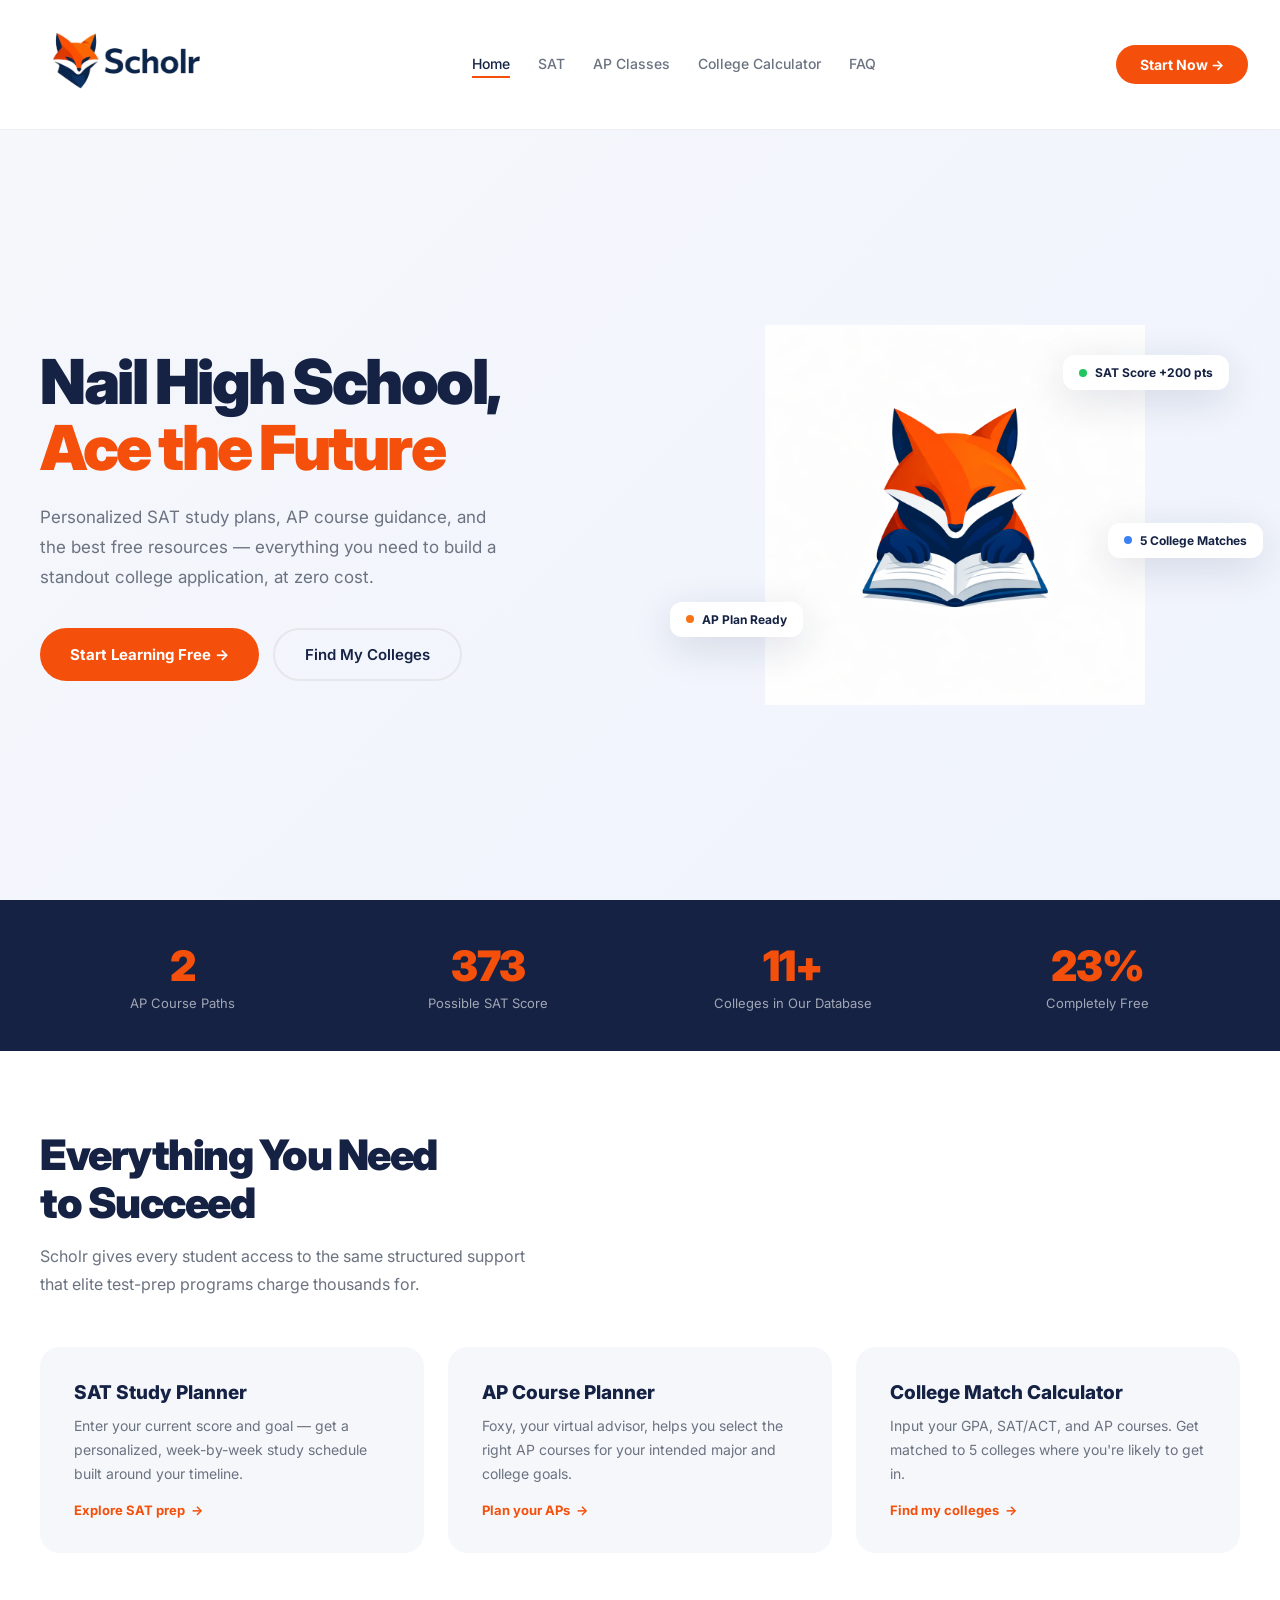
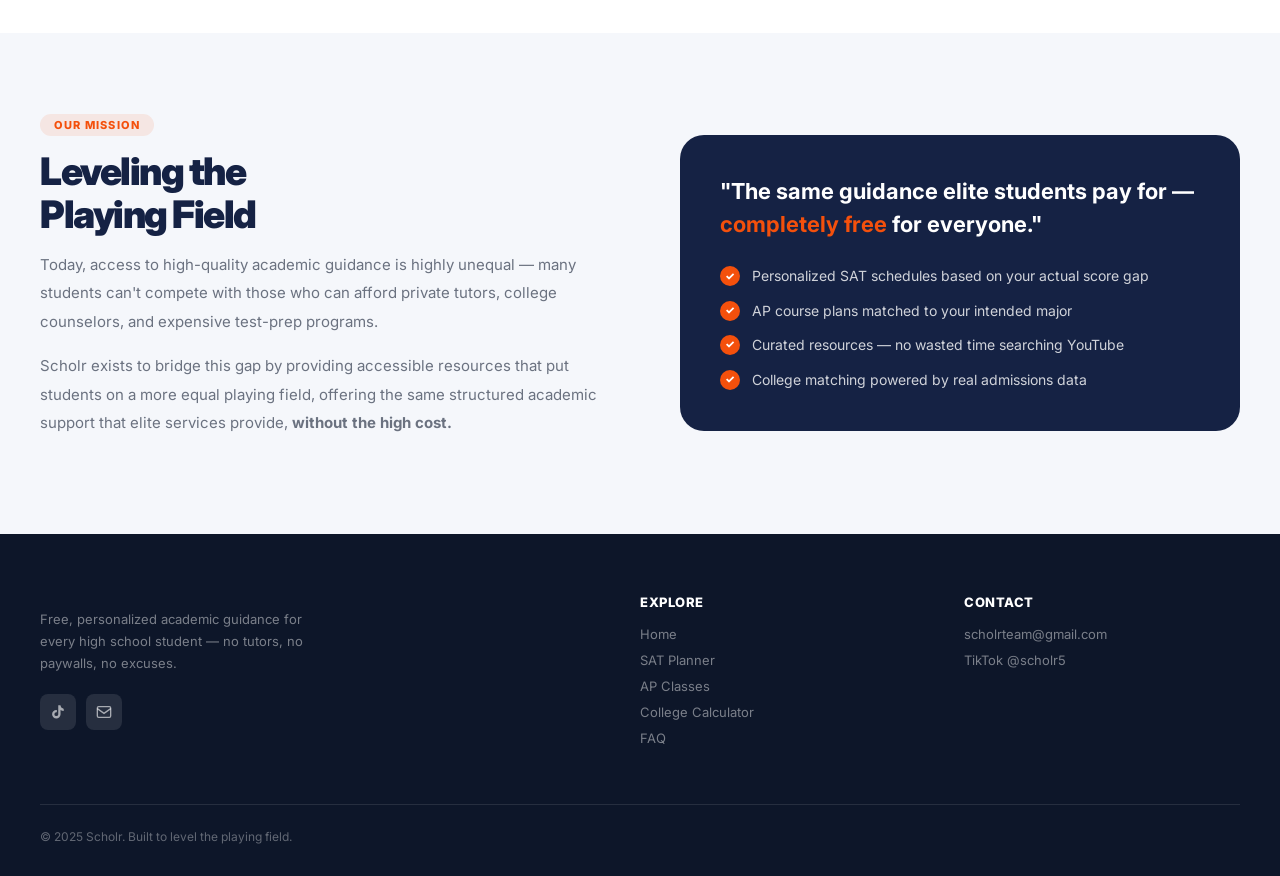
==== commit 3f31564d: "Fix HTML formatting and clean up icon divs" ====
--- a/index.html
+++ b/index.html
@@ -1,7 +1,7 @@
 <!DOCTYPE html>
 <html lang="en">
 <head>
-<meta charset="UTF-8"><link rel=icon href=favicon[1].ico><meta name="viewport" content="width=device-width, initial-scale=1.0">
+<meta charset="UTF-8"><link rel="icon" href="favicon[1].ico"><meta name="viewport" content="width=device-width, initial-scale=1.0">
 <title>Scholr — Nail High School, Ace the Future</title>
 <link rel="preconnect" href="https://fonts.googleapis.com">
 <link href="https://fonts.googleapis.com/css2?family=Inter:wght@300;400;500;600;700;800;900&display=swap" rel="stylesheet">
@@ -32,7 +32,6 @@
 .feat-grid{display:grid;grid-template-columns:repeat(3,1fr);gap:24px}
 .feat-card{background:var(--bg);border-radius:20px;padding:32px;transition:all .3s;border:2px solid transparent;text-decoration:none;display:block;color:inherit}
 .feat-card:hover{background:#fff;border-color:var(--orange);transform:translateY(-8px);box-shadow:var(--shadowlg)}
-.feat-icon{width:56px;height:56px;border-radius:14px;display:flex;align-items:center;justify-content:center;font-size:28px;margin-bottom:20px}
 .feat-card h3{font-size:19px;font-weight:800;color:var(--navy);margin-bottom:10px}
 .feat-card p{font-size:14px;line-height:1.7;color:var(--muted)}
 .feat-link{display:inline-flex;align-items:center;gap:6px;color:var(--orange);font-size:13px;font-weight:700;margin-top:16px}
@@ -112,19 +111,16 @@
       </div>
       <div class="feat-grid">
         <a class="feat-card reveal" href="sat.html">
-          <div class="feat-icon" style="background:rgba(244,80,12,.1)">📊</div>
           <h3>SAT Study Planner</h3>
           <p>Enter your current score and goal — get a personalized, week-by-week study schedule built around your timeline.</p>
           <div class="feat-link">Explore SAT prep <span>→</span></div>
         </a>
         <a class="feat-card reveal d1" href="ap.html">
-          <div class="feat-icon" style="background:rgba(21,34,68,.08)">🦊</div>
           <h3>AP Course Planner</h3>
           <p>Foxy, your virtual advisor, helps you select the right AP courses for your intended major and college goals.</p>
           <div class="feat-link">Plan your APs <span>→</span></div>
         </a>
         <a class="feat-card reveal d2" href="college.html">
-          <div class="feat-icon" style="background:rgba(59,130,246,.1)">🎓</div>
           <h3>College Match Calculator</h3>
           <p>Input your GPA, SAT/ACT, and AP courses. Get matched to 5 colleges where you're likely to get in.</p>
           <div class="feat-link">Find my colleges <span>→</span></div>
@@ -160,7 +156,7 @@
   <div class="footer-inner">
     <div class="footer-grid">
       <div class="footer-logo">
-<p>Free, personalized academic guidance for every high school student — no tutors, no paywalls, no excuses.</p>
+        <p>Free, personalized academic guidance for every high school student — no tutors, no paywalls, no excuses.</p>
         <div class="footer-socials">
           <a class="soc-btn" href="https://www.tiktok.com/@scholr5" target="_blank" rel="noopener" title="TikTok"><svg width="16" height="16" viewBox="0 0 24 24" fill="currentColor"><path d="M19.59 6.69a4.83 4.83 0 01-3.77-4.25V2h-3.45v13.67a2.89 2.89 0 01-2.88 2.5 2.89 2.89 0 01-2.89-2.89 2.89 2.89 0 012.89-2.89c.28 0 .54.04.79.1V9.01a6.33 6.33 0 00-.79-.05 6.34 6.34 0 00-6.34 6.34 6.34 6.34 0 006.34 6.34 6.34 6.34 0 006.33-6.34V8.93a8.16 8.16 0 004.77 1.52V7.01a4.85 4.85 0 01-1-.32z"/></svg></a>
           <a class="soc-btn" href="mailto:scholrteam@gmail.com" title="Email"><svg width="16" height="16" viewBox="0 0 24 24" fill="none" stroke="currentColor" stroke-width="2"><rect x="2" y="4" width="20" height="16" rx="2"/><path d="m2 7 10 7 10-7"/></svg></a>
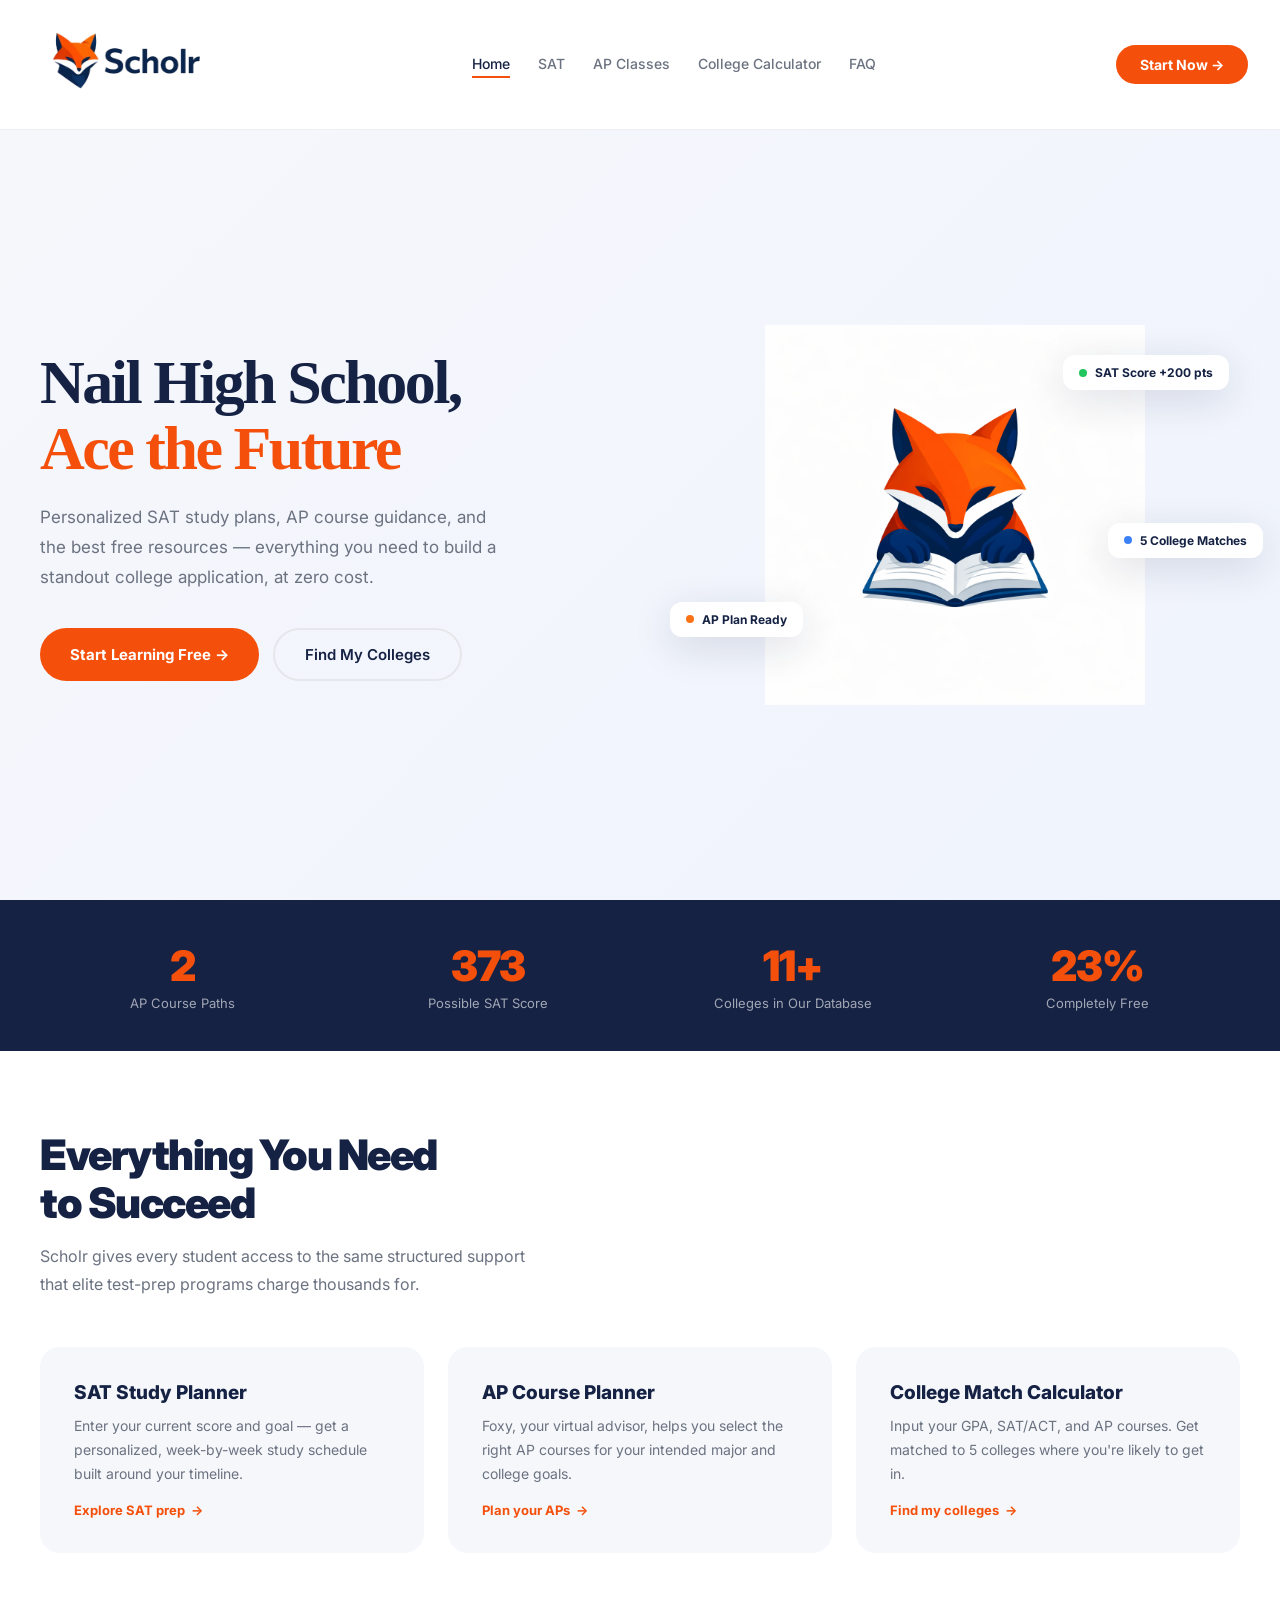
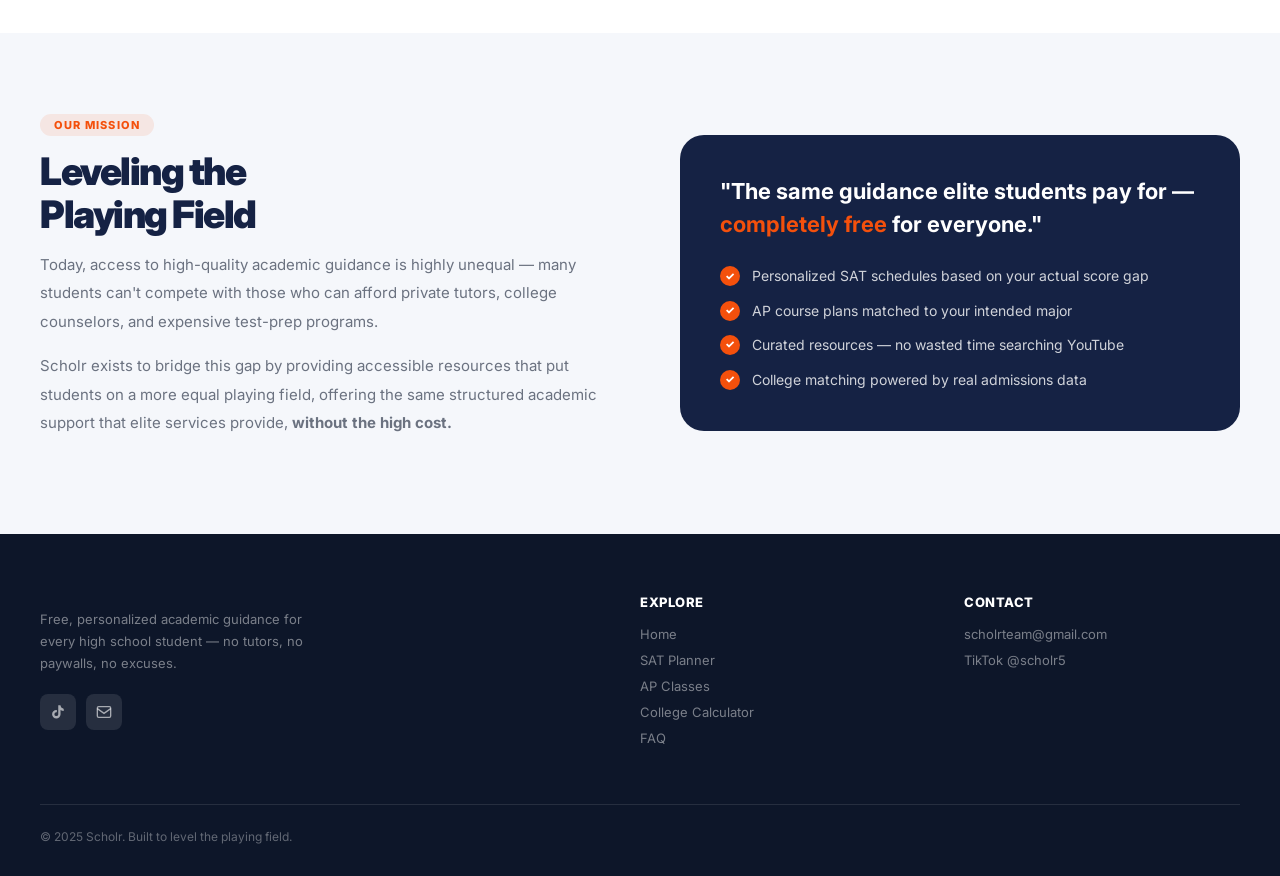
==== commit f0b6b946: "Change font family for hero section heading Updated the font family for the main heading in the hero" ====
--- a/index.html
+++ b/index.html
@@ -11,7 +11,7 @@
 .hero-section{min-height:calc(100vh - 130px);background:linear-gradient(135deg,#f5f7fb 0%,#eaf0ff 50%,#f5f7fb 100%);background-size:400% 400%;animation:bgShift 10s ease infinite;display:flex;align-items:center;padding:60px 32px}
 .hero-inner{max-width:1200px;margin:0 auto;display:grid;grid-template-columns:1fr 1fr;gap:60px;align-items:center;width:100%}
 .hero-badge{display:inline-flex;align-items:center;gap:8px;background:rgba(244,80,12,.1);border:1px solid rgba(244,80,12,.2);color:var(--orange);padding:6px 16px;border-radius:50px;font-size:12px;font-weight:700;margin-bottom:24px}
-.hero h1{font-size:62px;font-weight:900;color:var(--navy);line-height:1.07;letter-spacing:-2.5px;margin-bottom:22px}
+.hero h1{font-size:62px;font-weight:900;color:var(--navy);line-height:1.07;letter-spacing:-2.5px;margin-bottom:22px;font-family:'Times New Roman',Times,serif}
 .hero h1 em{color:var(--orange);font-style:normal}
 .hero p{font-size:17px;line-height:1.75;color:var(--muted);max-width:460px;margin-bottom:36px}
 .hero-btns{display:flex;gap:14px;flex-wrap:wrap}
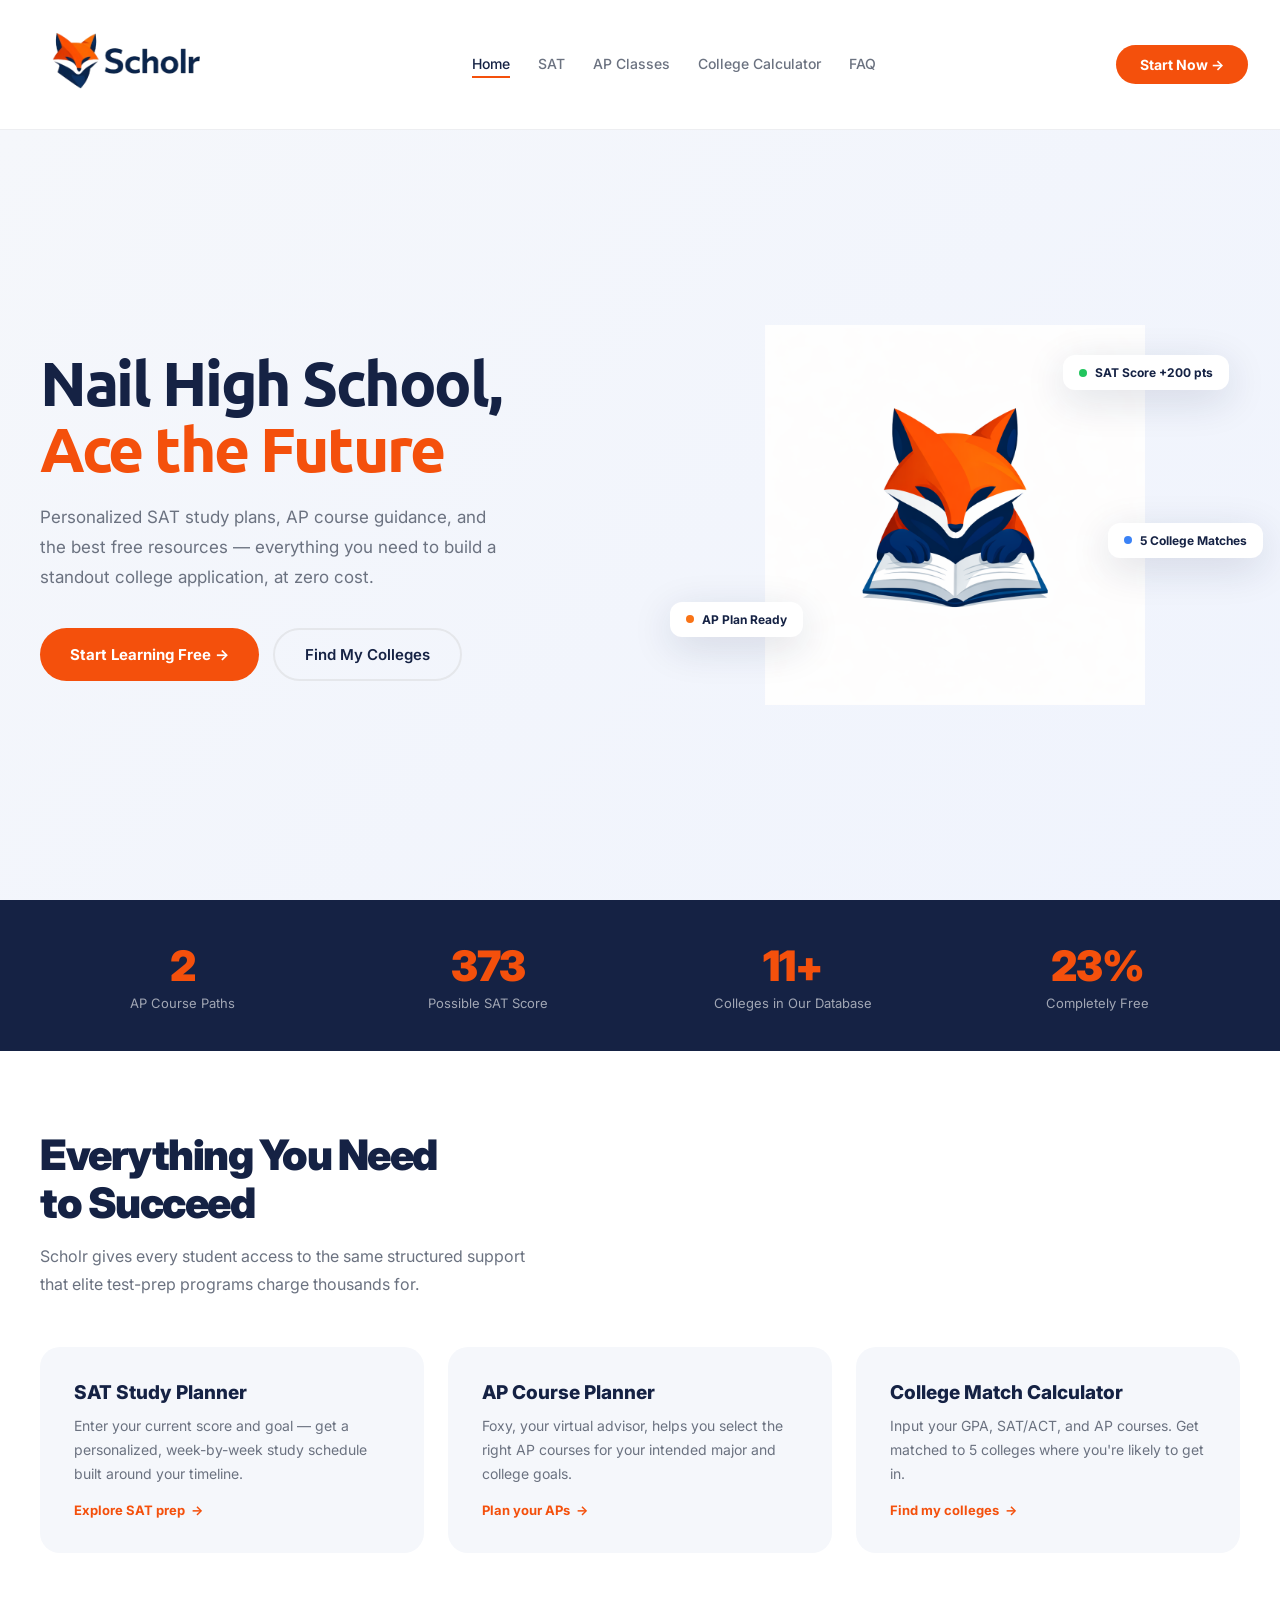
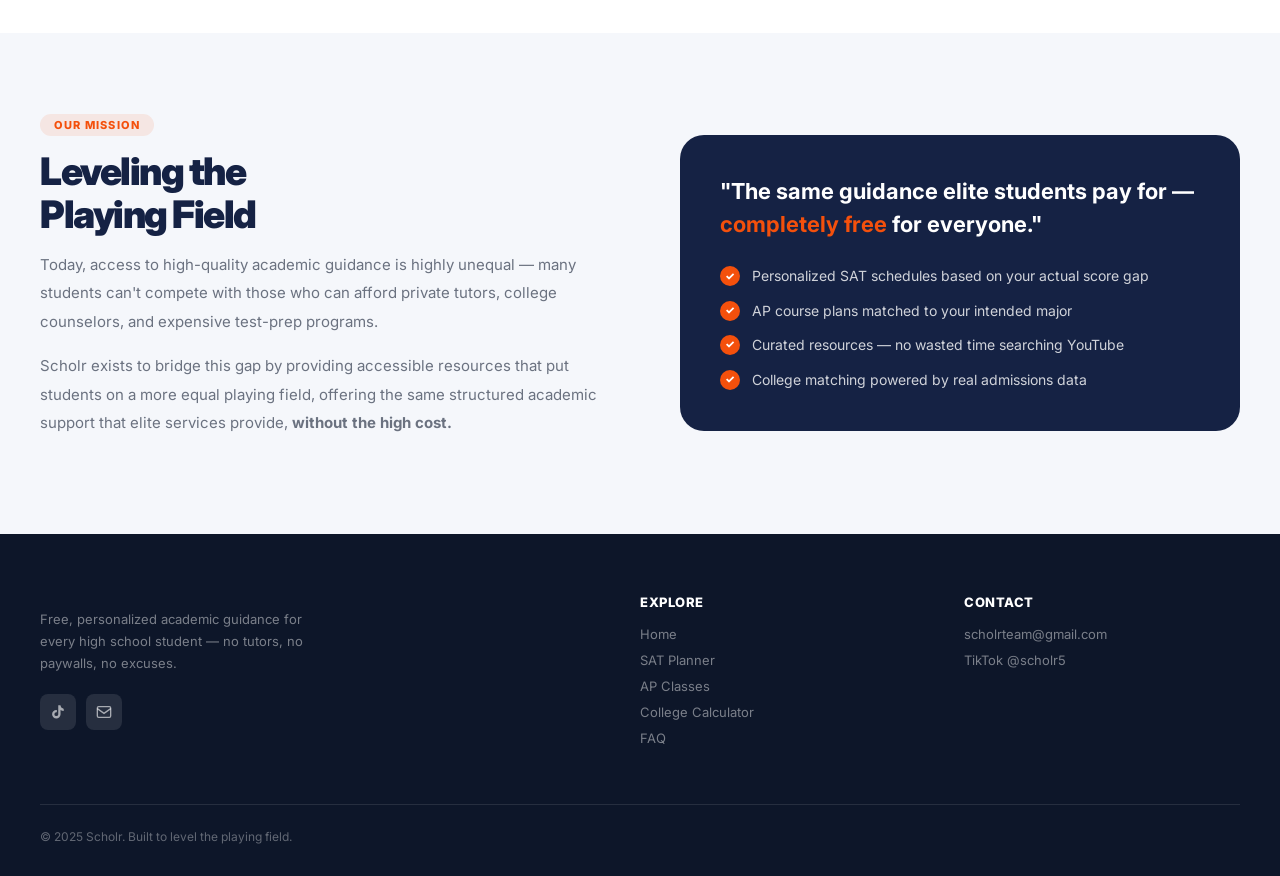
==== commit 5b09009e: "Change font family for main heading to Ubuntu" ====
--- a/index.html
+++ b/index.html
@@ -4,14 +4,14 @@
 <meta charset="UTF-8"><link rel="icon" href="favicon[1].ico"><meta name="viewport" content="width=device-width, initial-scale=1.0">
 <title>Scholr — Nail High School, Ace the Future</title>
 <link rel="preconnect" href="https://fonts.googleapis.com">
-<link href="https://fonts.googleapis.com/css2?family=Inter:wght@300;400;500;600;700;800;900&display=swap" rel="stylesheet">
+<link href="https://fonts.googleapis.com/css2?family=Inter:wght@300;400;500;600;700;800;900&family=Ubuntu:wght@700&display=swap" rel="stylesheet">
 <link rel="stylesheet" href="shared.css">
 <style>
 /* HOME PAGE */
 .hero-section{min-height:calc(100vh - 130px);background:linear-gradient(135deg,#f5f7fb 0%,#eaf0ff 50%,#f5f7fb 100%);background-size:400% 400%;animation:bgShift 10s ease infinite;display:flex;align-items:center;padding:60px 32px}
 .hero-inner{max-width:1200px;margin:0 auto;display:grid;grid-template-columns:1fr 1fr;gap:60px;align-items:center;width:100%}
 .hero-badge{display:inline-flex;align-items:center;gap:8px;background:rgba(244,80,12,.1);border:1px solid rgba(244,80,12,.2);color:var(--orange);padding:6px 16px;border-radius:50px;font-size:12px;font-weight:700;margin-bottom:24px}
-.hero h1{font-size:62px;font-weight:900;color:var(--navy);line-height:1.07;letter-spacing:-2.5px;margin-bottom:22px;font-family:'Times New Roman',Times,serif}
+.hero h1{font-size:62px;font-weight:900;color:var(--navy);line-height:1.07;letter-spacing:-2.5px;margin-bottom:22px;font-family:'Ubuntu',sans-serif}
 .hero h1 em{color:var(--orange);font-style:normal}
 .hero p{font-size:17px;line-height:1.75;color:var(--muted);max-width:460px;margin-bottom:36px}
 .hero-btns{display:flex;gap:14px;flex-wrap:wrap}
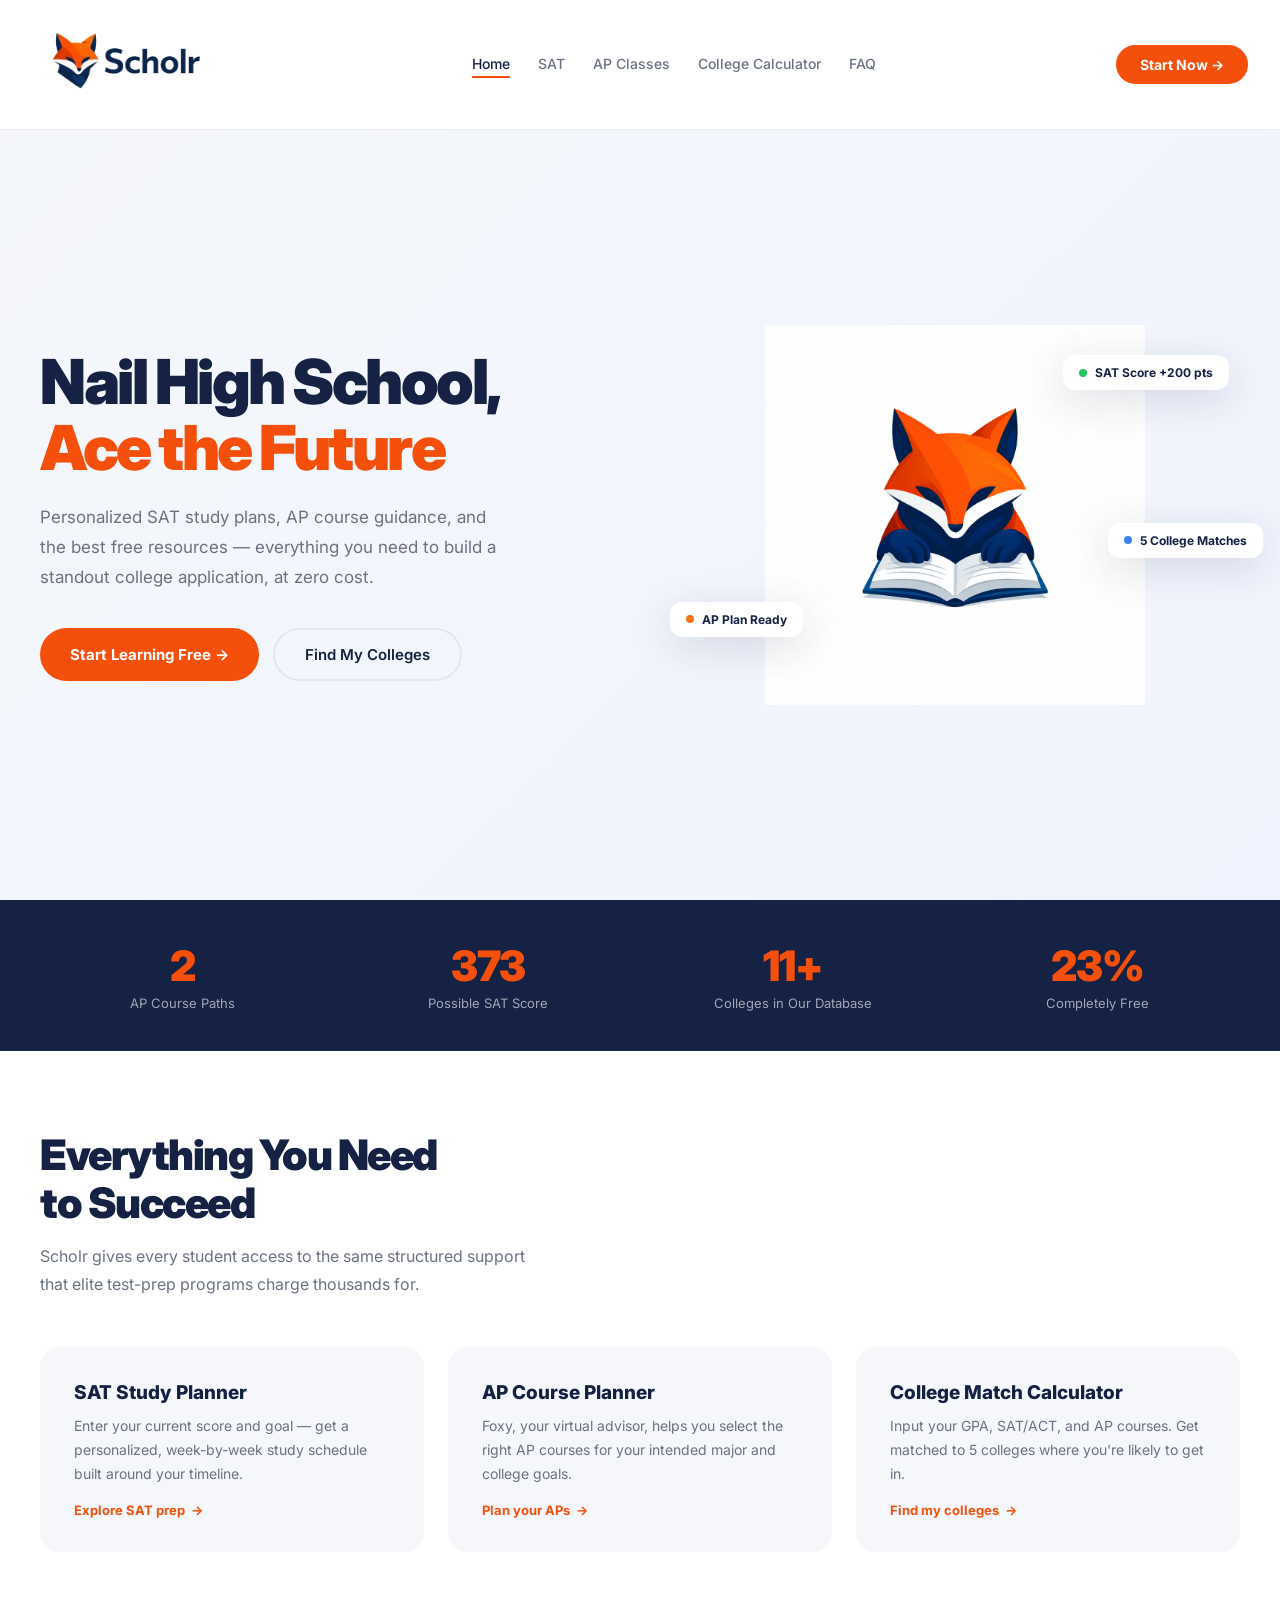
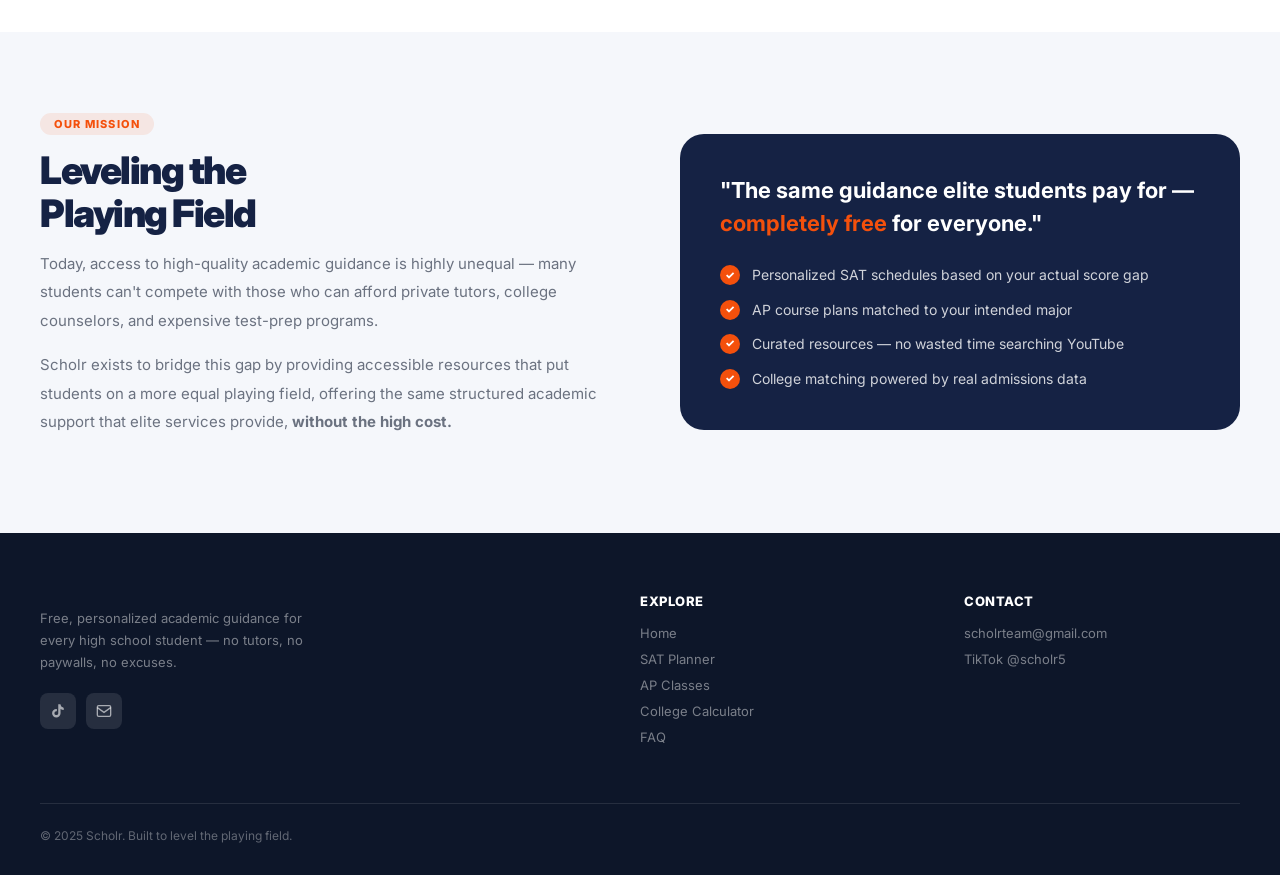
==== commit 9f6464e4: "Implement video previews for feature cards Add video previews to feature cards and improve responsiv" ====
--- a/index.html
+++ b/index.html
@@ -4,14 +4,14 @@
 <meta charset="UTF-8"><link rel="icon" href="favicon[1].ico"><meta name="viewport" content="width=device-width, initial-scale=1.0">
 <title>Scholr — Nail High School, Ace the Future</title>
 <link rel="preconnect" href="https://fonts.googleapis.com">
-<link href="https://fonts.googleapis.com/css2?family=Inter:wght@300;400;500;600;700;800;900&family=Ubuntu:wght@700&display=swap" rel="stylesheet">
+<link href="https://fonts.googleapis.com/css2?family=Inter:wght@300;400;500;600;700;800;900&display=swap" rel="stylesheet">
 <link rel="stylesheet" href="shared.css">
 <style>
 /* HOME PAGE */
 .hero-section{min-height:calc(100vh - 130px);background:linear-gradient(135deg,#f5f7fb 0%,#eaf0ff 50%,#f5f7fb 100%);background-size:400% 400%;animation:bgShift 10s ease infinite;display:flex;align-items:center;padding:60px 32px}
 .hero-inner{max-width:1200px;margin:0 auto;display:grid;grid-template-columns:1fr 1fr;gap:60px;align-items:center;width:100%}
 .hero-badge{display:inline-flex;align-items:center;gap:8px;background:rgba(244,80,12,.1);border:1px solid rgba(244,80,12,.2);color:var(--orange);padding:6px 16px;border-radius:50px;font-size:12px;font-weight:700;margin-bottom:24px}
-.hero h1{font-size:62px;font-weight:900;color:var(--navy);line-height:1.07;letter-spacing:-2.5px;margin-bottom:22px;font-family:'Ubuntu',sans-serif}
+.hero h1{font-size:62px;font-weight:900;color:var(--navy);line-height:1.07;letter-spacing:-2.5px;margin-bottom:22px}
 .hero h1 em{color:var(--orange);font-style:normal}
 .hero p{font-size:17px;line-height:1.75;color:var(--muted);max-width:460px;margin-bottom:36px}
 .hero-btns{display:flex;gap:14px;flex-wrap:wrap}
@@ -29,12 +29,17 @@
 /* Features */
 .features-section{padding:80px 32px;background:#fff}
 .features-inner{max-width:1200px;margin:0 auto}
-.feat-grid{display:grid;grid-template-columns:repeat(3,1fr);gap:24px}
-.feat-card{background:var(--bg);border-radius:20px;padding:32px;transition:all .3s;border:2px solid transparent;text-decoration:none;display:block;color:inherit}
-.feat-card:hover{background:#fff;border-color:var(--orange);transform:translateY(-8px);box-shadow:var(--shadowlg)}
+.feat-grid{display:flex;gap:24px;align-items:stretch}
+.feat-card{flex:1;min-width:0;overflow:hidden;background:var(--bg);border-radius:20px;padding:32px;transition:flex-grow .45s ease,opacity .35s ease,padding .4s ease,border-color .2s,box-shadow .3s;border:2px solid transparent;text-decoration:none;display:flex;flex-direction:column;color:inherit}
+.feat-grid:has(.feat-card:hover) .feat-card:not(:hover){flex-grow:0;opacity:0;padding-left:0;padding-right:0}
+.feat-card:hover{flex-grow:2.5;background:#fff;border-color:var(--orange);box-shadow:var(--shadowlg)}
 .feat-card h3{font-size:19px;font-weight:800;color:var(--navy);margin-bottom:10px}
 .feat-card p{font-size:14px;line-height:1.7;color:var(--muted)}
 .feat-link{display:inline-flex;align-items:center;gap:6px;color:var(--orange);font-size:13px;font-weight:700;margin-top:16px}
+.feat-video-wrap{overflow:hidden;max-height:0;transition:max-height .5s ease,margin-top .35s ease;border-radius:12px}
+.feat-card:hover .feat-video-wrap,.feat-card.vid-active .feat-video-wrap{max-height:520px;margin-top:16px}
+.feat-video-wrap video{width:100%;display:block;border-radius:12px}
+@media(max-width:900px){.feat-card.vid-active .feat-video-wrap{max-height:260px}}
 /* Mission */
 .mission-section{background:var(--bg);padding:80px 32px}
 .mission-inner{max-width:1200px;margin:0 auto;display:grid;grid-template-columns:1fr 1fr;gap:80px;align-items:center}
@@ -45,8 +50,8 @@
 .mission-points{list-style:none;display:flex;flex-direction:column;gap:12px}
 .mission-points li{display:flex;align-items:flex-start;gap:12px;font-size:14px;color:rgba(255,255,255,.8);line-height:1.6}
 .mission-points li::before{content:"✓";background:var(--orange);color:#fff;width:20px;height:20px;border-radius:50%;display:flex;align-items:center;justify-content:center;font-size:11px;font-weight:800;flex-shrink:0;margin-top:1px}
-@media(max-width:900px){.hero-inner{grid-template-columns:1fr}.hero h1{font-size:42px}.hero-visual{display:none}.stats-inner{grid-template-columns:repeat(2,1fr)}.feat-grid{grid-template-columns:1fr 1fr}.mission-inner{grid-template-columns:1fr}}
-@media(max-width:560px){.hero-section{padding:40px 20px}.hero h1{font-size:34px}.feat-grid{grid-template-columns:1fr}}
+@media(max-width:900px){.hero-inner{grid-template-columns:1fr}.hero h1{font-size:42px}.hero-visual{display:none}.stats-inner{grid-template-columns:repeat(2,1fr)}.feat-grid{flex-direction:column}.mission-inner{grid-template-columns:1fr}}
+@media(max-width:560px){.hero-section{padding:40px 20px}.hero h1{font-size:34px}}
 </style>
 </head>
 <body>
@@ -114,16 +119,31 @@
           <h3>SAT Study Planner</h3>
           <p>Enter your current score and goal — get a personalized, week-by-week study schedule built around your timeline.</p>
           <div class="feat-link">Explore SAT prep <span>→</span></div>
+          <div class="feat-video-wrap">
+            <video muted playsinline loop preload="none">
+              <source src="SAT_Recording.mp4" type="video/mp4">
+            </video>
+          </div>
         </a>
         <a class="feat-card reveal d1" href="ap.html">
           <h3>AP Course Planner</h3>
           <p>Foxy, your virtual advisor, helps you select the right AP courses for your intended major and college goals.</p>
           <div class="feat-link">Plan your APs <span>→</span></div>
+          <div class="feat-video-wrap">
+            <video muted playsinline loop preload="none">
+              <source src="AP_Classes_recording.mp4" type="video/mp4">
+            </video>
+          </div>
         </a>
         <a class="feat-card reveal d2" href="college.html">
           <h3>College Match Calculator</h3>
           <p>Input your GPA, SAT/ACT, and AP courses. Get matched to 5 colleges where you're likely to get in.</p>
           <div class="feat-link">Find my colleges <span>→</span></div>
+          <div class="feat-video-wrap">
+            <video muted playsinline loop preload="none">
+              <source src="CollegePlanner_Recording.mp4" type="video/mp4">
+            </video>
+          </div>
         </a>
       </div>
     </div>
@@ -182,5 +202,33 @@
 document.querySelectorAll('.reveal').forEach(el=>obs.observe(el));
 const cObs=new IntersectionObserver(e=>e.forEach(x=>{if(x.isIntersecting){const el=x.target,t=+el.dataset.target,s=el.dataset.suffix||'',step=t/60;let c=0;const tm=setInterval(()=>{c=Math.min(c+step,t);el.textContent=Math.floor(c)+s;if(c>=t){el.textContent=t+s;clearInterval(tm)}},1800/60);cObs.unobserve(el)}}),{threshold:0.5});
 document.querySelectorAll('.stat-num[data-target]').forEach(el=>cObs.observe(el));
+// Feature card video previews
+const featCards=document.querySelectorAll('.feat-card');
+const isMobile=()=>window.matchMedia('(hover:none)').matches;
+featCards.forEach(card=>{
+  const video=card.querySelector('video');
+  if(!video)return;
+  // Desktop: play on hover
+  card.addEventListener('mouseenter',()=>{if(!isMobile())video.play().catch(()=>{})});
+  card.addEventListener('mouseleave',()=>{if(!isMobile()){video.pause();video.currentTime=0}});
+  // Mobile: first tap shows video, second tap navigates
+  card.addEventListener('click',e=>{
+    if(!isMobile())return;
+    if(!card.classList.contains('vid-active')){
+      e.preventDefault();
+      featCards.forEach(c=>{c.classList.remove('vid-active');const v=c.querySelector('video');if(v){v.pause();v.currentTime=0}});
+      card.classList.add('vid-active');
+      video.play().catch(()=>{});
+    }
+    // second tap: navigate naturally
+  });
+});
+// Close mobile preview on outside tap
+document.addEventListener('click',e=>{
+  if(!isMobile())return;
+  if(!e.target.closest('.feat-card')){
+    featCards.forEach(c=>{c.classList.remove('vid-active');const v=c.querySelector('video');if(v){v.pause();v.currentTime=0}});
+  }
+});
 </script>
 </body></html>
